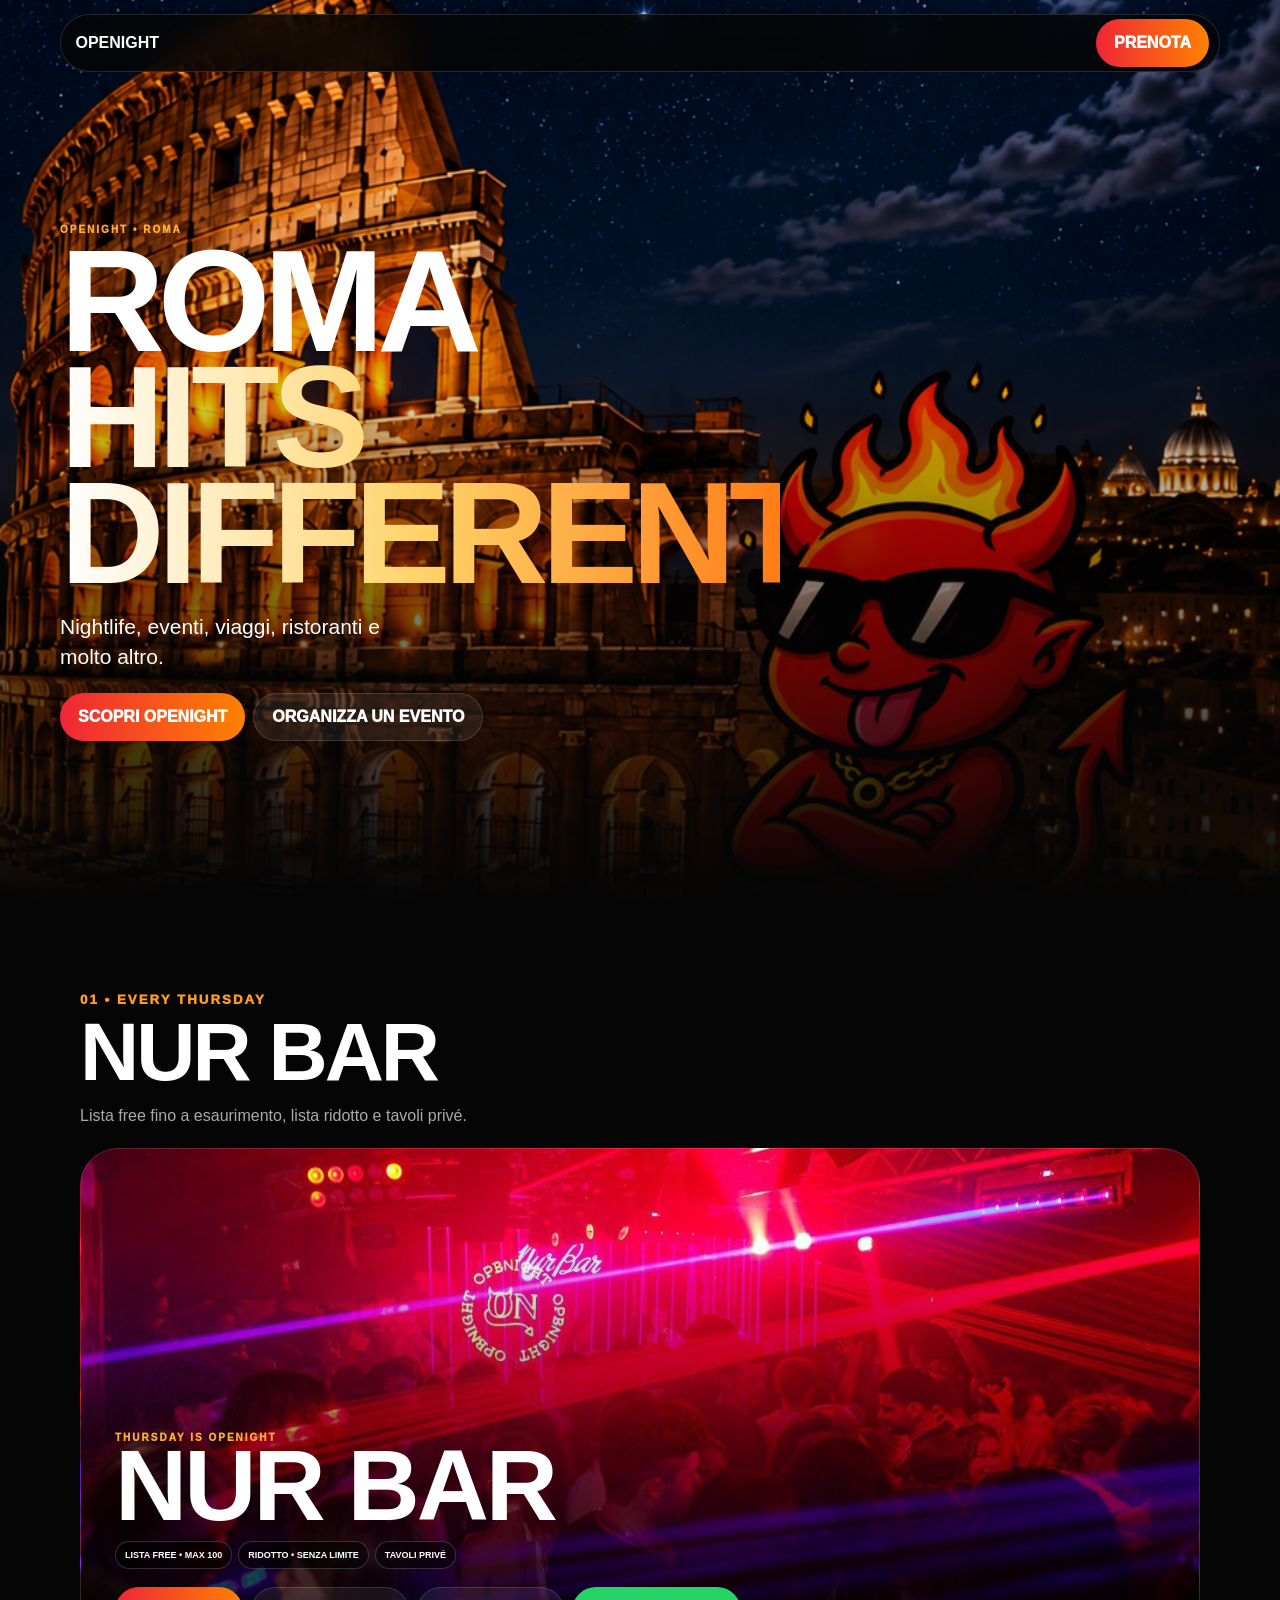
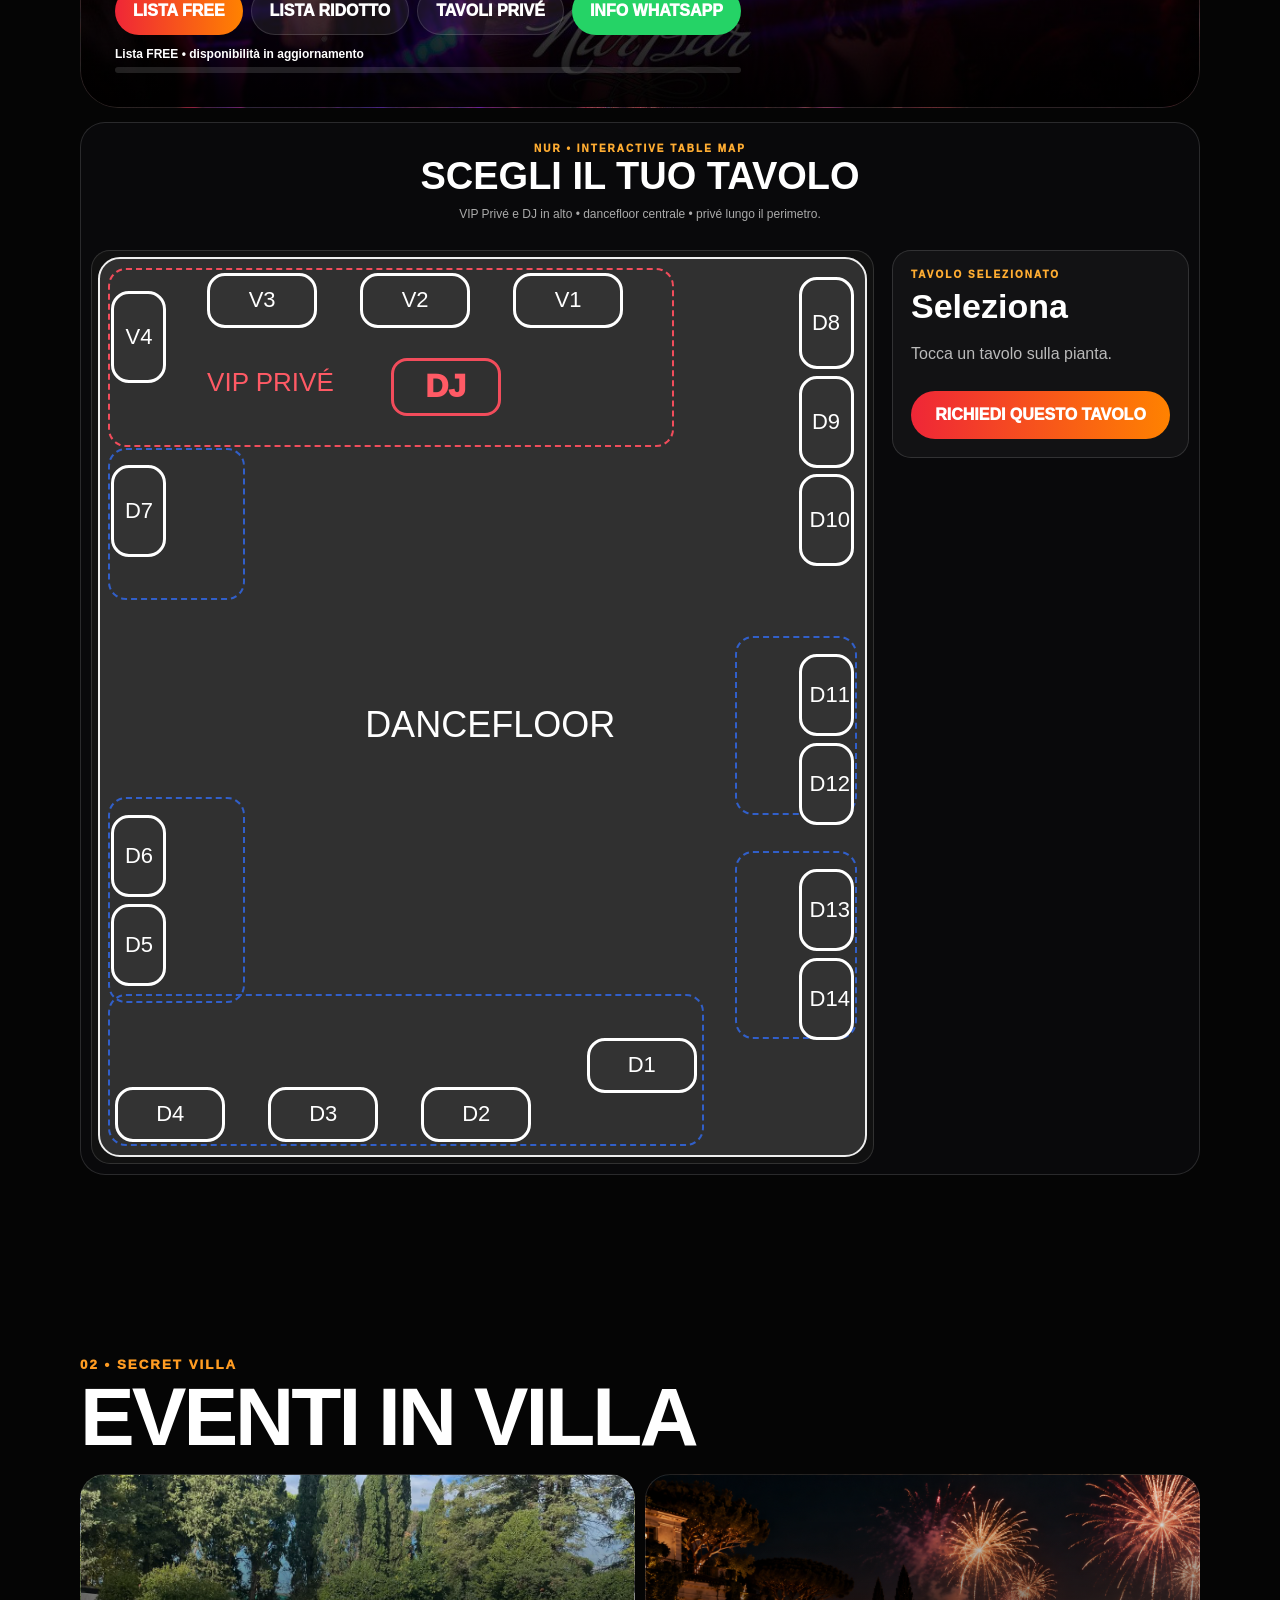
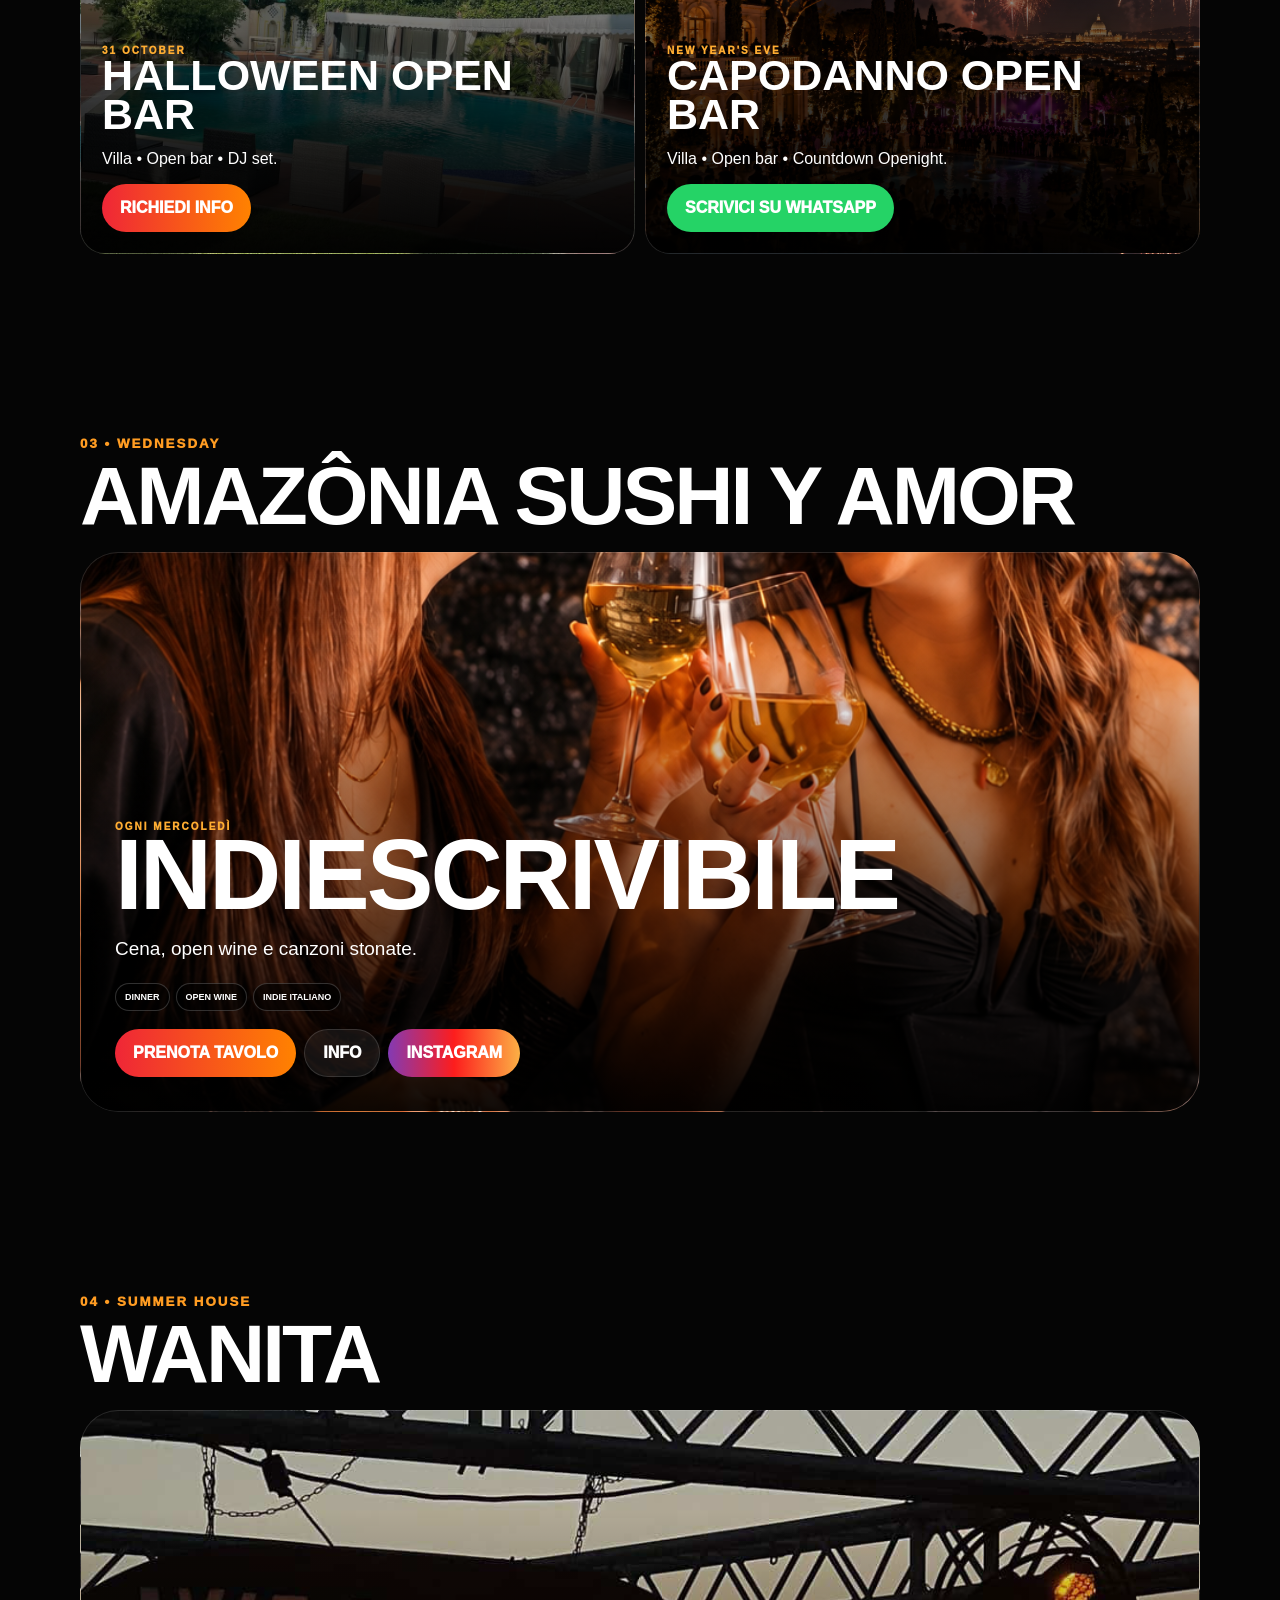
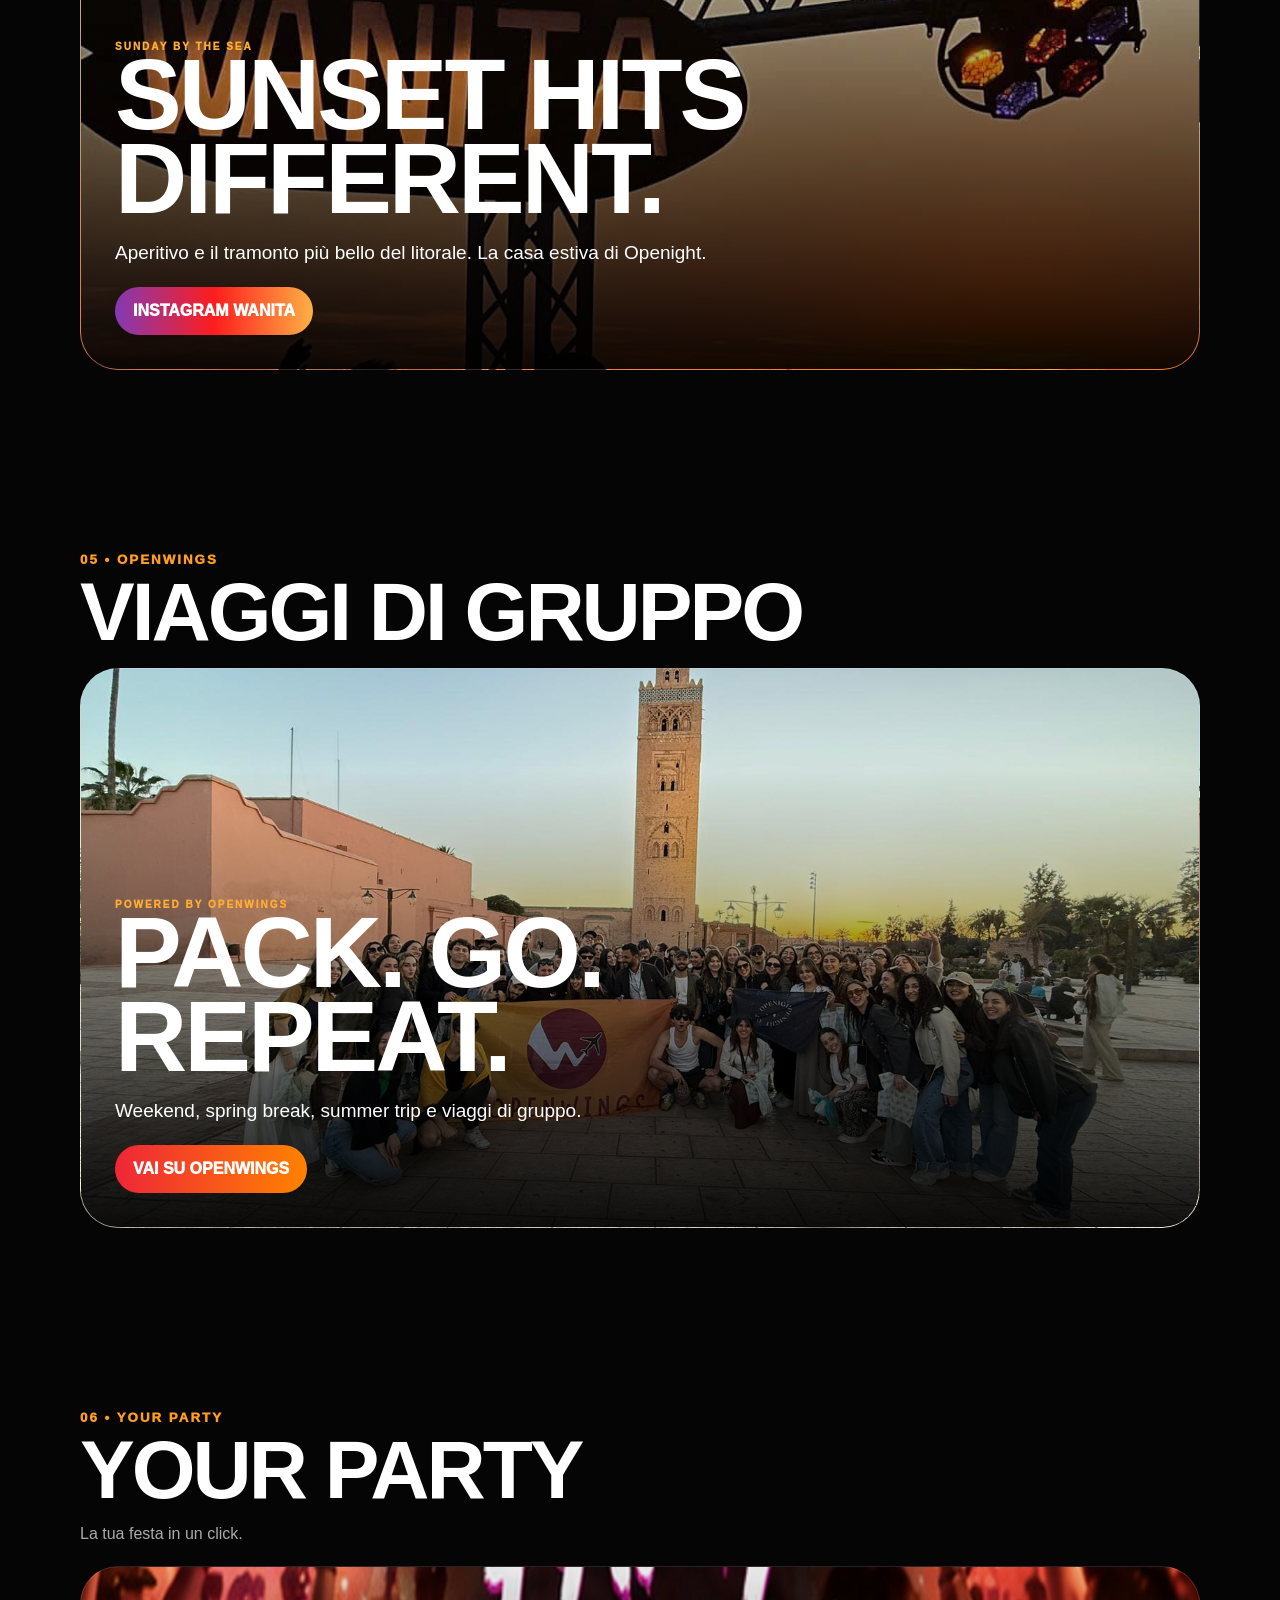
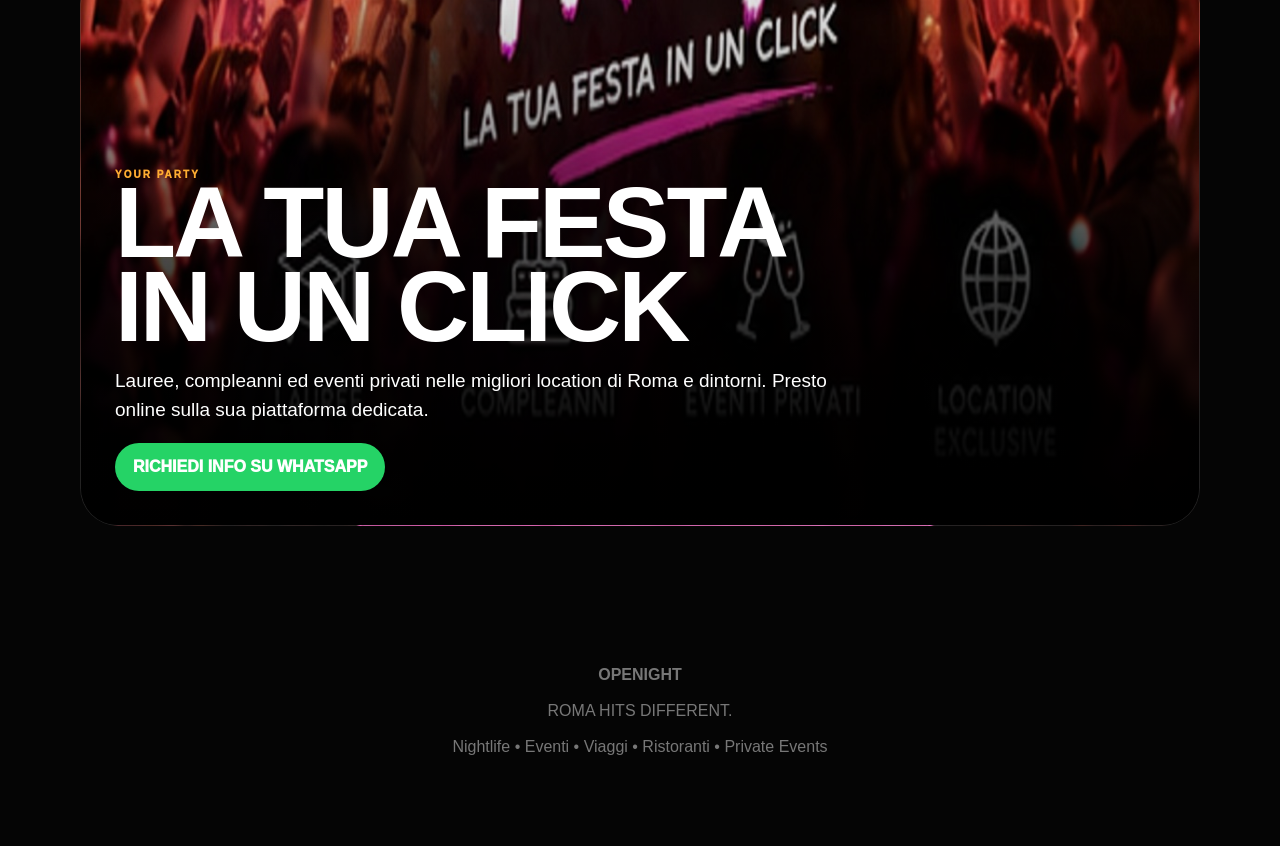
==== index.html @ ac462e23 "Add files via upload" ====
<!doctype html>
<html lang="it">
<head>
<meta charset="utf-8"><meta name="viewport" content="width=device-width,initial-scale=1,viewport-fit=cover">
<title>OPENIGHT — Roma Hits Different</title>
<style>
:root{--bg:#050505;--red:#ef2637;--orange:#ff8200;--gold:#ffc247;--line:#ffffff22;--muted:#aaa}
*{box-sizing:border-box}html{scroll-behavior:smooth}body{margin:0;background:var(--bg);color:#fff;font-family:Arial,Helvetica,sans-serif;overflow-x:hidden}a{text-decoration:none;color:inherit}button,input,select,textarea{font:inherit}
nav{position:fixed;z-index:100;top:9px;left:50%;transform:translateX(-50%);width:calc(100% - 18px);max-width:1160px;height:58px;padding:8px 10px 8px 15px;border:1px solid var(--line);border-radius:999px;background:#050505cf;backdrop-filter:blur(16px);display:flex;align-items:center;justify-content:space-between;font-weight:950}
.btn{display:inline-flex;align-items:center;justify-content:center;min-height:48px;padding:13px 18px;border:0;border-radius:999px;background:linear-gradient(90deg,var(--red),var(--orange));color:#fff;font-weight:950;text-transform:uppercase;cursor:pointer}.btn:disabled{opacity:.45;cursor:not-allowed}.ghost{background:#ffffff12;border:1px solid var(--line)}.wa{background:#25D366}.ig{background:linear-gradient(90deg,#833ab4,#fd1d1d,#fcb045)}
.wrap,section{width:100%;max-width:1160px;margin:auto}.hero{min-height:100svh;padding:88px 15px calc(30px + env(safe-area-inset-bottom));display:flex;align-items:end;background:linear-gradient(180deg,#0000,#0002 42%,#050505 100%),url('/img/hero-colosseo.png') center center/cover no-repeat}.heroCopy{max-width:720px}.eyebrow{color:#ffad32;font-size:10px;font-weight:950;letter-spacing:2px;text-transform:uppercase}.hero h1{font-size:clamp(55px,17vw,145px);line-height:.8;letter-spacing:-4px;text-transform:uppercase;margin:8px 0 16px}.hero h1 span{display:block;background:linear-gradient(90deg,#fff,#ffd36a,#ff7d17);background-clip:text;color:transparent}.hero p{font-size:16px;max-width:370px;line-height:1.45}.actions{display:grid;grid-template-columns:1fr;gap:8px;margin-top:18px}
section{padding:60px 12px}.head{margin-bottom:20px}.head small{color:#ff9c22;font-weight:950;letter-spacing:2px}.head h2{font-size:clamp(40px,13vw,82px);line-height:.88;letter-spacing:-3px;text-transform:uppercase;margin:8px 0}.head p{color:var(--muted);line-height:1.5;max-width:650px}
.feature{min-height:560px;border:1px solid var(--line);border-radius:27px;padding:22px 17px;display:flex;align-items:end;position:relative;overflow:hidden;background-size:cover;background-position:center}.feature:after{content:"";position:absolute;inset:0;background:linear-gradient(transparent 18%,#000e)}.content{position:relative;z-index:2;max-width:740px}.content h3{font-size:clamp(43px,14vw,100px);line-height:.84;letter-spacing:-3px;text-transform:uppercase;margin:0 0 14px}.content p{font-size:16px;line-height:1.5}.nur{background-image:url('./img/nurbar.jpeg')}
.amazon{background-image:url('./img/amazonia.png')}
.wanita{background-image:url('./img/wanita.jpeg')}
.wings{background-image:url('./img/openwings.jpeg')}
.halloween{background-image:linear-gradient(180deg,#0001,#000d),url('./img/veientana-halloween.jpeg');background-size:cover;background-position:center}
.capodanno{background-image:linear-gradient(180deg,#0001,#000d),url('./img/veientana-capodanno.png');background-size:cover;background-position:center}
.yourparty{background-image:linear-gradient(180deg,#0001,#000e),url('./img/your-party.jpeg');background-size:cover;background-position:center}.tags{display:flex;gap:6px;flex-wrap:wrap;margin:14px 0}.tag{padding:8px 9px;border:1px solid #ffffff30;border-radius:999px;background:#0009;font-size:9px;font-weight:900;text-transform:uppercase}.capacity{margin-top:12px;font-size:12px;font-weight:900;color:#fff}.bar{height:6px;background:#ffffff20;border-radius:99px;margin-top:6px;overflow:hidden}.bar i{display:block;height:100%;width:0;background:linear-gradient(90deg,var(--orange),var(--red));transition:.4s}
.booking{margin-top:14px;padding:10px;border:1px solid var(--line);border-radius:25px;background:#09090b}.booktitle{text-align:center;padding:10px 6px 15px}.booktitle h3{font-size:38px;line-height:.9;text-transform:uppercase;margin:5px}.booktitle p{font-size:12px;color:#aaa;line-height:1.5}.bookgrid{display:grid;grid-template-columns:1fr;gap:12px}.mapwrap{overflow:auto;border:1px solid var(--line);border-radius:19px;padding:6px;background:#111}.map{position:relative;min-width:640px;height:900px;border:2px solid #eee;border-radius:22px;background:#303030;overflow:hidden}.dance{position:absolute;left:22%;right:20%;top:26%;bottom:22%;display:grid;place-items:center;color:#fff;font-size:36px}.zone{position:absolute;border:2px dashed #315fc9;border-radius:18px}.z1{left:1%;top:21%;width:18%;height:17%}.z2{left:1%;top:60%;width:18%;height:23%}.z3{left:1%;right:21%;bottom:1%;height:17%}.z4{right:1%;top:42%;width:16%;height:20%}.z5{right:1%;top:66%;width:16%;height:21%}.vip{position:absolute;left:1%;right:25%;top:1%;height:20%;border:2px dashed #f24c5b;border-radius:18px}.vipLabel{position:absolute;left:14%;top:12%;font-size:26px;color:#ff5a65}.dj{position:absolute;left:38%;top:11%;width:110px;height:58px;border:3px solid #f24c5b;border-radius:16px;display:grid;place-items:center;color:#ff5a65;font-size:32px;font-weight:950}
.t{position:absolute;z-index:5;min-width:72px;height:55px;padding:0 8px;border:3px solid #fff;border-radius:18px;background:#333;color:#fff;font-size:22px;cursor:pointer}.t:hover,.t.on{background:#d9223e;box-shadow:0 0 22px #ff345b88}.t.busy{opacity:.3;cursor:not-allowed}
#v4{left:1.5%;top:3.5%;width:55px;height:92px;min-width:55px}#v3{left:14%;top:1.5%;width:110px}#v2{left:34%;top:1.5%;width:110px}#v1{left:54%;top:1.5%;width:110px}#d8{right:1.5%;top:2%;width:55px;height:92px;min-width:55px}#d9{right:1.5%;top:13%;width:55px;height:92px;min-width:55px}#d10{right:1.5%;top:24%;width:55px;height:92px;min-width:55px}#d7{left:1.5%;top:23%;width:55px;height:92px;min-width:55px}#d6{left:1.5%;top:62%;width:55px;height:82px;min-width:55px}#d5{left:1.5%;top:72%;width:55px;height:82px;min-width:55px}#d11{right:1.5%;top:44%;width:55px;height:82px;min-width:55px}#d12{right:1.5%;top:54%;width:55px;height:82px;min-width:55px}#d13{right:1.5%;top:68%;width:55px;height:82px;min-width:55px}#d14{right:1.5%;top:78%;width:55px;height:82px;min-width:55px}#d4{left:2%;bottom:1.5%;width:110px}#d3{left:22%;bottom:1.5%;width:110px}#d2{left:42%;bottom:1.5%;width:110px}#d1{right:22%;bottom:7%;width:110px}
.panel{border:1px solid var(--line);border-radius:19px;padding:18px;background:#ffffff0a}.panel h4{font-size:34px;margin:7px 0}.panel p{color:#bbb;line-height:1.55}.panel input{width:100%;min-height:47px;margin:5px 0;padding:12px;border:1px solid var(--line);border-radius:12px;background:#050505;color:#fff}.panel .btn{width:100%;margin-top:8px}
.villas{display:grid;grid-template-columns:1fr;gap:10px}.villa{min-height:380px;padding:21px;border:1px solid var(--line);border-radius:25px;display:flex;align-items:end;background-color:#100708;background-size:cover;background-position:center;position:relative;overflow:hidden}.villa:after{content:"";position:absolute;inset:0;background:linear-gradient(180deg,#0000 15%,#000d 100%)}.villa>div{position:relative;z-index:2}.villa h3{font-size:43px;line-height:.9;text-transform:uppercase;margin:0 0 12px}.private{padding:25px 20px;border:1px solid var(--line);border-radius:25px;background:radial-gradient(circle at 85% 20%,#ff85002c,transparent 30%),radial-gradient(circle at 15% 80%,#f31d252c,transparent 30%),#0a0a0b}.private h3{font-size:48px;line-height:.85;letter-spacing:-3px;text-transform:uppercase;margin:0 0 18px}.private p{color:#bbb;line-height:1.5}footer{text-align:center;color:#777;padding:50px 15px 90px}
.modal{display:none;position:fixed;z-index:999;inset:0;background:#000e;padding:12px;overflow:auto}.modal.open{display:flex;align-items:center;justify-content:center}.card{width:min(100%,570px);max-height:94svh;overflow:auto;border:1px solid #ffffff25;border-radius:25px;background:#111;padding:21px}.top{display:flex;justify-content:space-between;align-items:start;gap:10px}.top h3{font-size:30px;line-height:.95;text-transform:uppercase;margin:5px 0 15px}.close{width:42px;height:42px;border-radius:50%;border:1px solid var(--line);background:#ffffff10;color:#fff;font-size:22px}.grid{display:grid;grid-template-columns:1fr;gap:7px}.card label{display:block;font-size:11px;color:#bbb;margin:7px 0 4px}.card input,.card select,.card textarea{width:100%;padding:14px;border:1px solid #ffffff25;border-radius:12px;background:#070707;color:#fff}.privacy{display:flex!important;gap:10px;align-items:flex-start;margin:15px 0!important;line-height:1.45}.privacy input{width:18px;height:18px;flex:0 0 auto}.privacy a{text-decoration:underline}.hint{padding:12px;border-radius:12px;background:#ffffff0a;color:#aaa;font-size:11px;line-height:1.5;margin-bottom:9px}.status{font-size:12px;margin-top:10px;color:#ffc247}
@media(min-width:800px){nav{top:14px;width:calc(100% - 28px)}.hero{padding:110px 20px 45px}.hero h1{letter-spacing:-7px}.hero p{font-size:21px}.actions{display:flex;flex-wrap:wrap}.actions .btn{width:auto}section{padding:90px 20px}.feature{padding:34px;border-radius:38px}.content p{font-size:19px}.bookgrid{grid-template-columns:1.45fr .55fr;gap:18px}.panel{align-self:start;position:sticky;top:90px}.villas{grid-template-columns:1fr 1fr}.private{padding:45px;border-radius:38px}.private h3{font-size:clamp(60px,8vw,96px)}.grid.two{grid-template-columns:1fr 1fr}}
</style></head><body>
<nav><b>OPENIGHT</b><a class="btn" href="#nur">Prenota</a></nav>
<header class="hero"><div class="wrap"><div class="heroCopy"><div class="eyebrow">OPENIGHT • ROMA</div><h1>Roma <span>Hits Different.</span></h1><p>Nightlife, eventi, viaggi, ristoranti e molto altro.</p><div class="actions"><a class="btn" href="#nur">Scopri Openight</a><a class="btn ghost" href="#private">Organizza un evento</a></div></div></div></header>

<section id="nur"><div class="head"><small>01 • EVERY THURSDAY</small><h2>NUR BAR</h2><p>Lista free fino a esaurimento, lista ridotto e tavoli privé.</p></div>
<div class="feature nur"><div class="content"><div class="eyebrow">Thursday is Openight</div><h3>NUR BAR</h3><div class="tags"><span class="tag">Lista FREE • max 100</span><span class="tag">Ridotto • senza limite</span><span class="tag">Tavoli privé</span></div>
<div class="actions"><button id="freeBtn" class="btn" onclick="show('free')">Lista Free</button><button class="btn ghost" onclick="show('reduced')">Lista Ridotto</button><a class="btn ghost" href="#map">Tavoli Privé</a><a class="btn wa" href="https://wa.me/393520840632?text=Ciao%20Openight,%20vorrei%20informazioni%20sul%20NUR%20Bar" target="_blank">Info WhatsApp</a></div>
<div class="capacity"><span id="capText">Lista FREE • disponibilità in aggiornamento</span><div class="bar"><i id="capBar"></i></div></div></div></div>

<div class="booking" id="map"><div class="booktitle"><div class="eyebrow">NUR • INTERACTIVE TABLE MAP</div><h3>Scegli il tuo tavolo</h3><p>VIP Privé e DJ in alto • dancefloor centrale • privé lungo il perimetro.</p></div><div class="bookgrid"><div class="mapwrap"><div class="map"><div class="vip"></div><div class="vipLabel">VIP PRIVÉ</div><div class="dj">DJ</div><div class="zone z1"></div><div class="zone z2"></div><div class="zone z3"></div><div class="zone z4"></div><div class="zone z5"></div><div class="dance">DANCEFLOOR</div>
<button class="t" id="v4" data-n="V4" data-z="VIP Privé">V4</button><button class="t" id="v3" data-n="V3" data-z="VIP Privé">V3</button><button class="t" id="v2" data-n="V2" data-z="VIP Privé">V2</button><button class="t" id="v1" data-n="V1" data-z="VIP Privé">V1</button>
<button class="t" id="d8" data-n="D8" data-z="Privé">D8</button><button class="t" id="d9" data-n="D9" data-z="Privé">D9</button><button class="t" id="d10" data-n="D10" data-z="Privé">D10</button><button class="t" id="d7" data-n="D7" data-z="Privé">D7</button><button class="t" id="d6" data-n="D6" data-z="Privé">D6</button><button class="t" id="d5" data-n="D5" data-z="Privé">D5</button><button class="t" id="d11" data-n="D11" data-z="Privé">D11</button><button class="t" id="d12" data-n="D12" data-z="Privé">D12</button><button class="t" id="d13" data-n="D13" data-z="Privé">D13</button><button class="t" id="d14" data-n="D14" data-z="Privé">D14</button><button class="t" id="d4" data-n="D4" data-z="Privé">D4</button><button class="t" id="d3" data-n="D3" data-z="Privé">D3</button><button class="t" id="d2" data-n="D2" data-z="Privé">D2</button><button class="t" id="d1" data-n="D1" data-z="Privé">D1</button></div></div>
<aside class="panel"><div class="eyebrow">Tavolo selezionato</div><h4 id="chosen">Seleziona</h4><p id="tableInfo">Tocca un tavolo sulla pianta.</p><button class="btn" onclick="show('table')">Richiedi questo tavolo</button></aside></div></div></section>

<section><div class="head"><small>02 • SECRET VILLA</small><h2>Eventi in villa</h2></div><div class="villas">
<div class="villa halloween"><div><div class="eyebrow">31 October</div><h3>Halloween Open Bar</h3><p>Villa • Open bar • DJ set.</p><button class="btn" onclick="show('special','Halloween')">Richiedi info</button></div></div>
<div class="villa capodanno"><div><div class="eyebrow">New Year's Eve</div><h3>Capodanno Open Bar</h3><p>Villa • Open bar • Countdown Openight.</p><a class="btn wa" href="https://wa.me/393520840632?text=Ciao%20Openight%2C%20vorrei%20informazioni%20sul%20Capodanno%20Open%20Bar" target="_blank" rel="noopener">Scrivici su WhatsApp</a></div></div>
</div></section>

<section><div class="head"><small>03 • WEDNESDAY</small><h2>AMAZÔNIA SUSHI Y AMOR</h2></div><div class="feature amazon"><div class="content"><div class="eyebrow">Ogni mercoledì</div><h3>INDIESCRIVIBILE</h3><p>Cena, open wine e canzoni stonate.</p><div class="tags"><span class="tag">Dinner</span><span class="tag">Open Wine</span><span class="tag">Indie Italiano</span></div><div class="actions"><button class="btn" onclick="show('indie')">Prenota tavolo</button><a class="btn ghost" href="https://wa.me/393520840632?text=Ciao%20Openight,%20vorrei%20informazioni%20su%20Indiescrivibile" target="_blank">Info</a><a class="btn ig" href="https://www.instagram.com/" target="_blank">Instagram</a></div></div></div></section>

<section><div class="head"><small>04 • SUMMER HOUSE</small><h2>WANITA</h2></div><div class="feature wanita"><div class="content"><div class="eyebrow">Sunday by the sea</div><h3>SUNSET HITS DIFFERENT.</h3><p>Aperitivo e il tramonto più bello del litorale. La casa estiva di Openight.</p><a class="btn ig" href="https://www.instagram.com/" target="_blank">Instagram Wanita</a></div></div></section>

<section><div class="head"><small>05 • OPENWINGS</small><h2>VIAGGI DI GRUPPO</h2></div><div class="feature wings"><div class="content"><div class="eyebrow">Powered by OpenWings</div><h3>PACK. GO. REPEAT.</h3><p>Weekend, spring break, summer trip e viaggi di gruppo.</p><a class="btn" href="https://openwingstrip.com" target="_blank">Vai su OpenWings</a></div></div></section>

<section id="private"><div class="head"><small>06 • YOUR PARTY</small><h2>YOUR PARTY</h2><p>La tua festa in un click.</p></div><div class="feature yourparty"><div class="content"><div class="eyebrow">YOUR PARTY</div><h3>LA TUA FESTA<br>IN UN CLICK</h3><p>Lauree, compleanni ed eventi privati nelle migliori location di Roma e dintorni. Presto online sulla sua piattaforma dedicata.</p><div class="actions"><a class="btn wa" href="https://wa.me/393517854352?text=Ciao%20YOUR%20PARTY%2C%20vorrei%20informazioni%20per%20organizzare%20una%20festa" target="_blank" rel="noopener">Richiedi info su WhatsApp</a></div></div></div></section>
<footer><b>OPENIGHT</b><br><br>ROMA HITS DIFFERENT.<br><br>Nightlife • Eventi • Viaggi • Ristoranti • Private Events</footer>

<div class="modal" id="modal"><div class="card"><div class="top"><div><div class="eyebrow" id="formEyebrow">OPENIGHT</div><h3 id="formTitle">Prenotazione</h3></div><button class="close" onclick="hide()">×</button></div><div id="formHint" class="hint"></div>
<form id="bookingForm"><input type="hidden" name="type" id="type"><input type="hidden" name="event" id="event"><input type="hidden" name="table" id="table">
<div class="grid two"><div><label>Nome *</label><input name="name" required></div><div><label>Cognome *</label><input name="surname" required></div></div>
<div id="paxWrap"><label>Numero di persone *</label><input name="pax" type="number" min="1"></div>
<label>Numero di cellulare *</label><input name="phone" type="tel" required><label>Email *</label><input name="email" type="email" required>
<div id="dateWrap"><label>Data evento</label><input name="eventDate" type="date"></div>
<div id="messageWrap"><label>Note</label><textarea name="message" rows="3"></textarea></div>
<label class="privacy"><input name="privacy" type="checkbox" required><span>Ho letto l'<a href="/privacy.html" target="_blank">informativa privacy</a> e dichiaro di averne preso visione. *</span></label>
<button class="btn" id="submitBtn" type="submit" style="width:100%">Invia richiesta</button><div class="status" id="status"></div></form></div></div>

<script>
/* DOPO IL DEPLOY DI APPS SCRIPT INCOLLA QUI LA WEB APP URL */
const API_URL="PASTE_GOOGLE_APPS_SCRIPT_WEB_APP_URL_HERE";
let selected=null;

document.querySelectorAll(".t").forEach(b=>b.onclick=()=>{if(b.classList.contains("busy"))return;document.querySelectorAll(".t").forEach(x=>x.classList.remove("on"));b.classList.add("on");selected={n:b.dataset.n,z:b.dataset.z};chosen.textContent=selected.n;tableInfo.innerHTML=(selected.z==="VIP Privé"?"<b>VIP Privé</b> • area riservata accanto al DJ.":"Privé sul perimetro del dancefloor.")+"<br>Premi qui sotto per inviare la richiesta.";if(innerWidth<800)document.querySelector(".panel").scrollIntoView({behavior:"smooth",block:"center"})});

function show(kind,special=""){const f=document.getElementById("bookingForm");f.reset();status.textContent="";type.value=kind;event.value="";table.value="";paxWrap.style.display="block";dateWrap.style.display="block";messageWrap.style.display="block";
 if(kind==="free"){formEyebrow.textContent="NUR • LISTA FREE";formTitle.textContent="Lista Free";formHint.innerHTML="<b>Massimo 100 prenotazioni per il giovedì.</b> Al raggiungimento del limite la lista viene chiusa automaticamente.";event.value="NUR BAR";}
 if(kind==="reduced"){formEyebrow.textContent="NUR • LISTA RIDOTTO";formTitle.textContent="Lista Ridotto";formHint.innerHTML="<b>Basta una registrazione.</b> Inserisci nome e cognome del capogruppo e nel campo persone il numero totale del gruppo.";event.value="NUR BAR";}
 if(kind==="table"){if(!selected){alert("Seleziona prima un tavolo.");return}formEyebrow.textContent="NUR • TAVOLI";formTitle.textContent="Tavolo "+selected.n;formHint.innerHTML="Stai richiedendo <b>"+selected.n+"</b> • "+selected.z+". La prenotazione sarà confermata da Openight.";event.value="NUR BAR";table.value=selected.n;}
 if(kind==="indie"){formEyebrow.textContent="AMAZÔNIA • MERCOLEDÌ";formTitle.textContent="Indiescrivibile";formHint.innerHTML="Invia la richiesta tavolo per Indiescrivibile.";event.value="INDIESCRIVIBILE";}
 if(kind==="special"){formEyebrow.textContent="OPENIGHT • SECRET VILLA";formTitle.textContent=special;formHint.innerHTML="Lasciaci i dati e ti ricontattiamo con tutte le informazioni.";event.value=special;}
 if(kind==="private"){formEyebrow.textContent="OPENIGHT • PRIVATE EVENTS";formTitle.textContent="Organizza il tuo evento";formHint.innerHTML="Lauree, compleanni ed eventi privati a Roma e dintorni.";event.value="EVENTO PRIVATO";}
 modal.classList.add("open");document.body.style.overflow="hidden";
}
function hide(){modal.classList.remove("open");document.body.style.overflow=""}
modal.addEventListener("click",e=>{if(e.target===modal)hide()});

bookingForm.addEventListener("submit",async e=>{
 e.preventDefault(); if(API_URL.startsWith("PASTE_")){status.textContent="Backend non ancora collegato: completa il passaggio Apps Script indicato nella guida.";return}
 submitBtn.disabled=true;status.textContent="Invio in corso…";
 const data=Object.fromEntries(new FormData(bookingForm).entries());data.privacy=bookingForm.privacy.checked;
 try{const r=await fetch(API_URL,{method:"POST",headers:{"Content-Type":"text/plain;charset=utf-8"},body:JSON.stringify(data)});const j=await r.json();if(!j.ok)throw new Error(j.message||"Errore");status.textContent=j.message||"Richiesta inviata.";bookingForm.reset();await refreshAvailability()}catch(err){status.textContent=err.message||"Errore durante l'invio."}finally{submitBtn.disabled=false}
});
async function refreshAvailability(){if(API_URL.startsWith("PASTE_"))return;try{const r=await fetch(API_URL+"?action=status");const j=await r.json();if(j.free){capText.textContent=`Lista FREE • ${j.free.used}/100 prenotazioni`;capBar.style.width=Math.min(100,j.free.used)+"%";if(j.free.soldOut){freeBtn.disabled=true;freeBtn.textContent="Lista Free Sold Out"}}if(j.bookedTables){document.querySelectorAll(".t").forEach(b=>{if(j.bookedTables.includes(b.dataset.n)){b.classList.add("busy");b.disabled=true}})}}catch(e){}}
refreshAvailability();
</script></body></html>
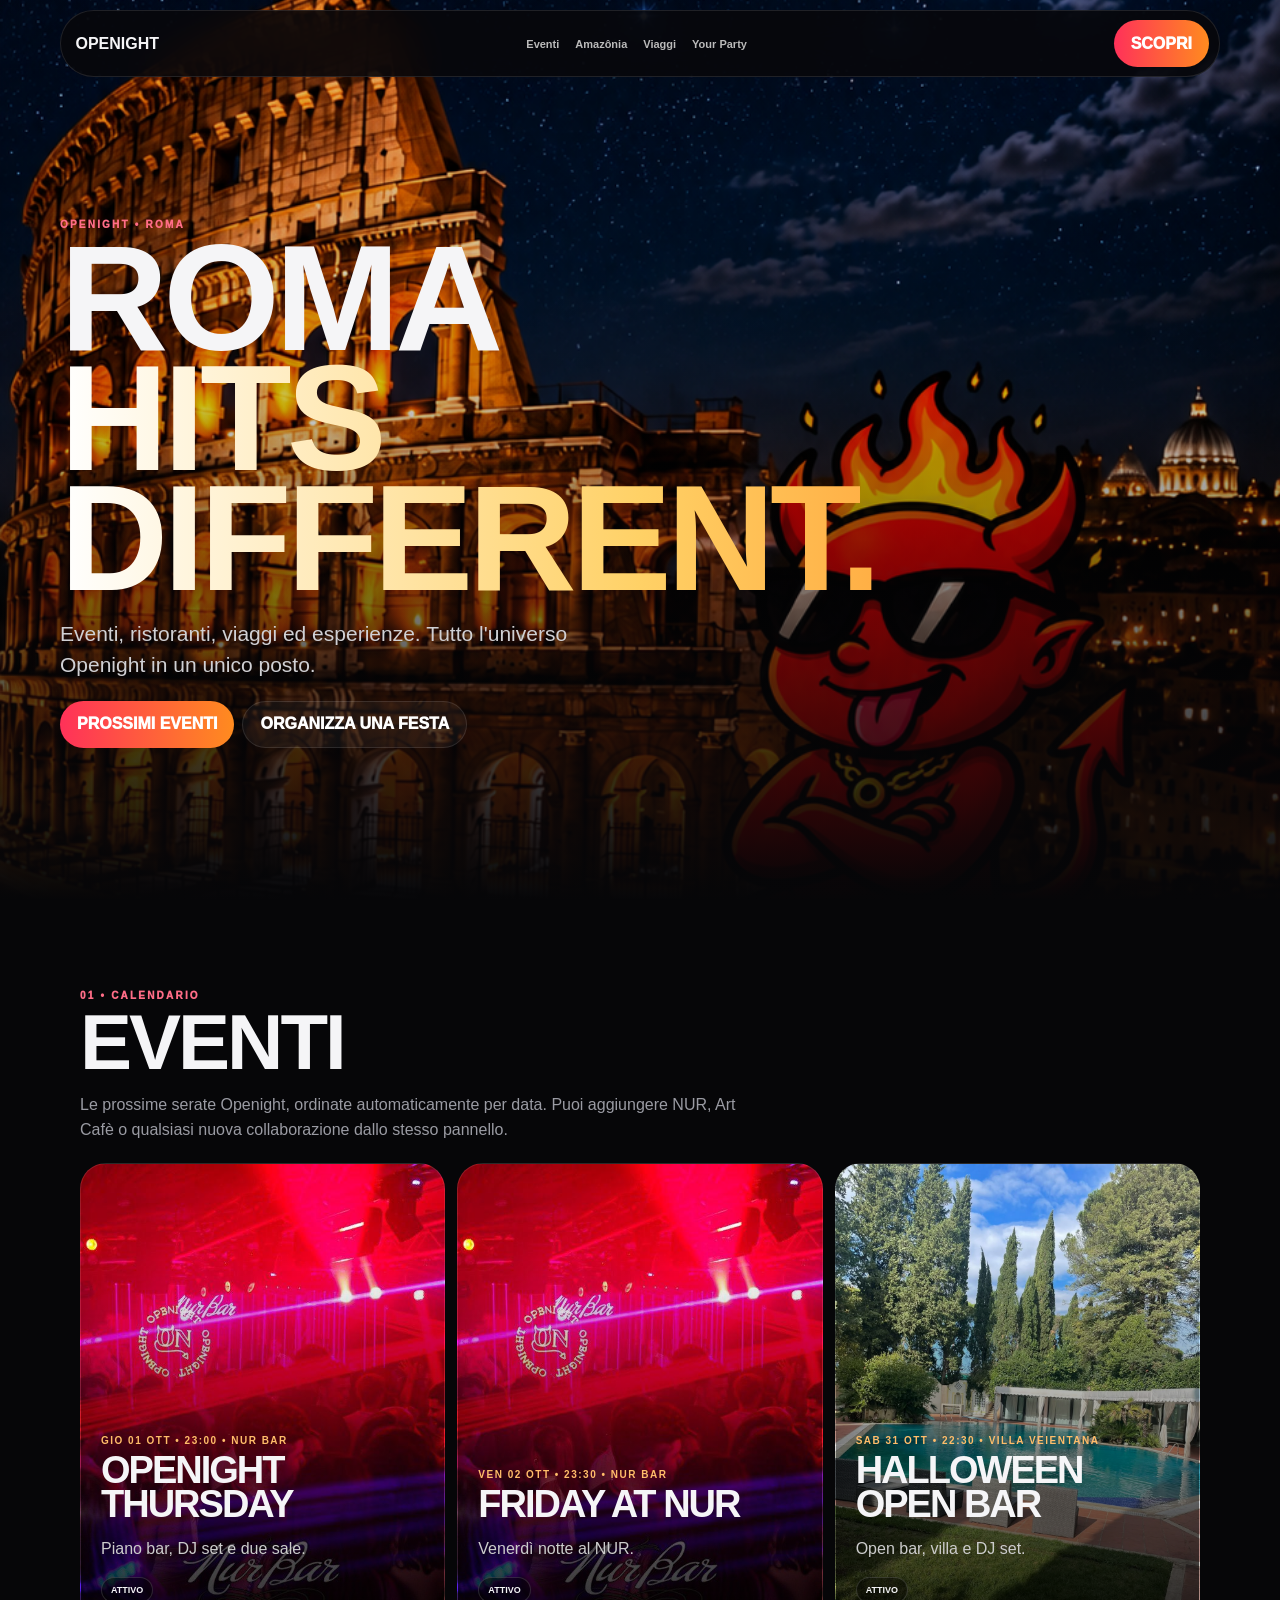
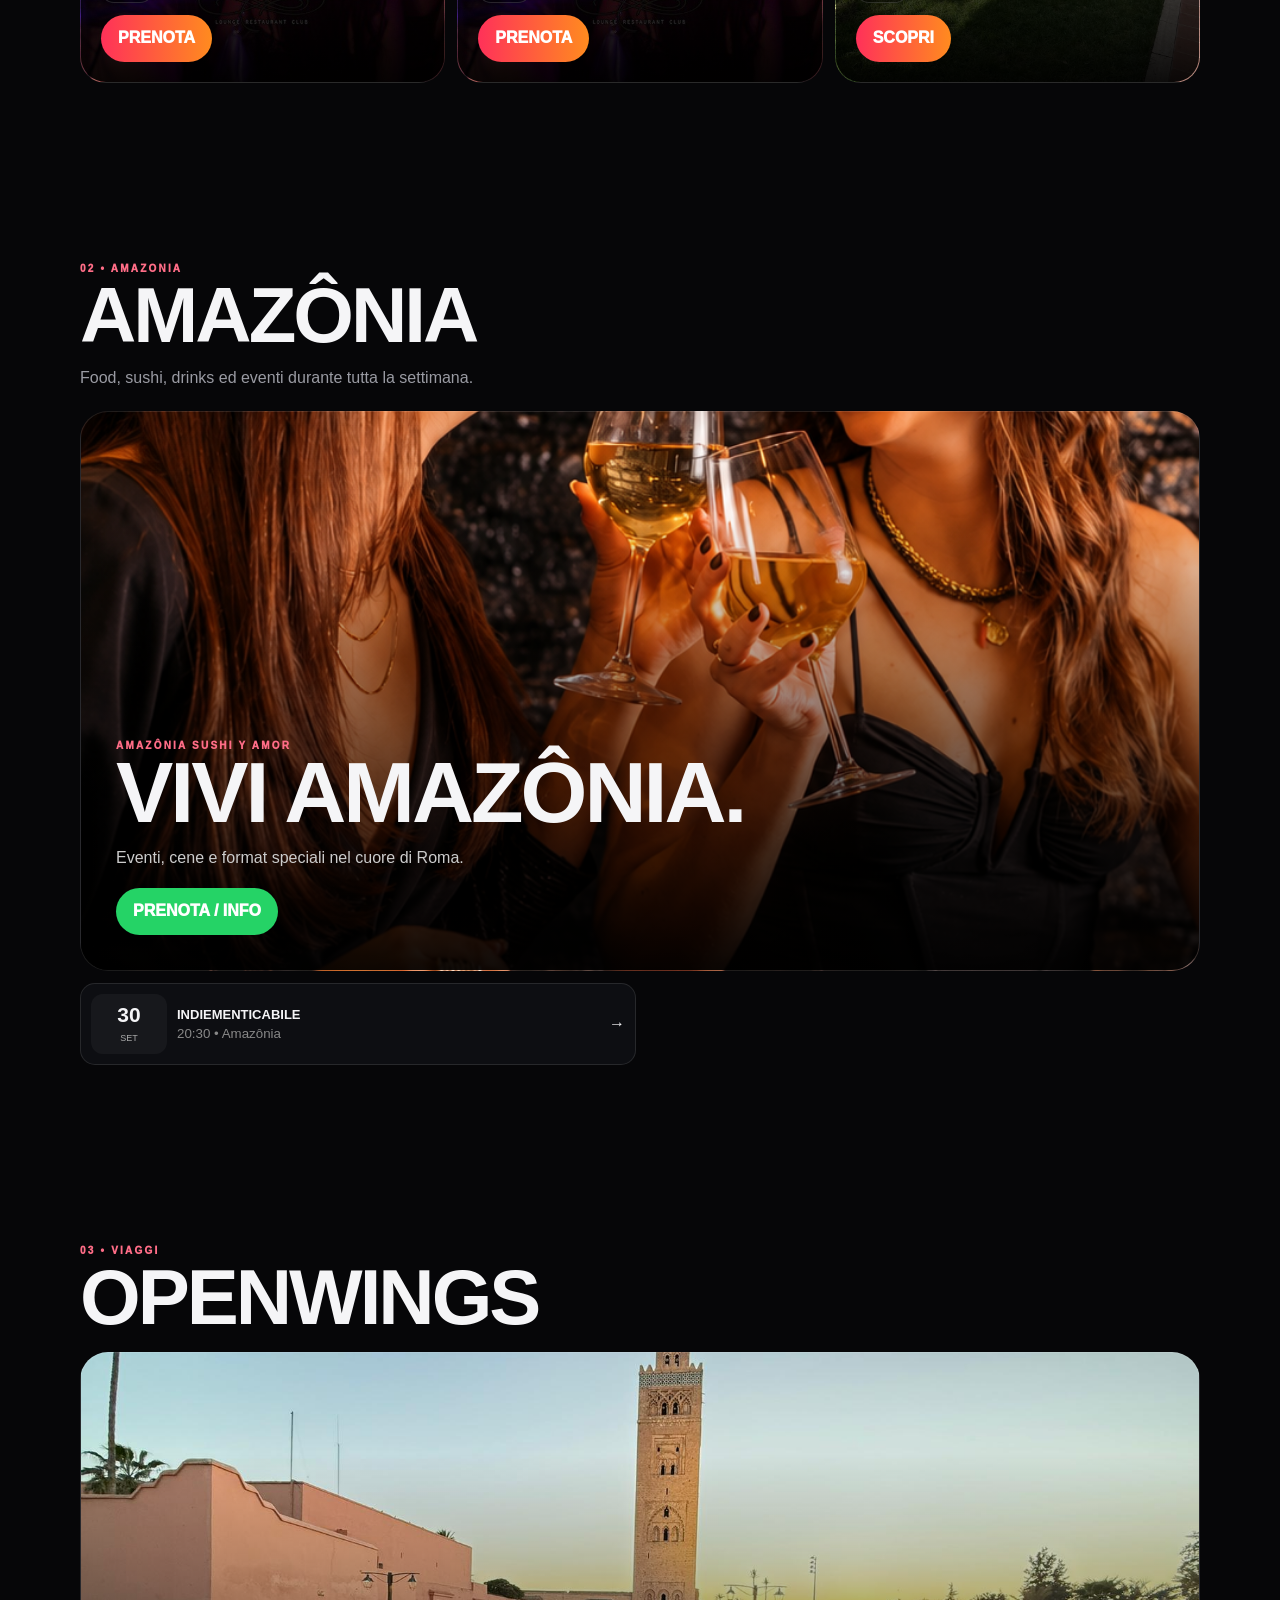
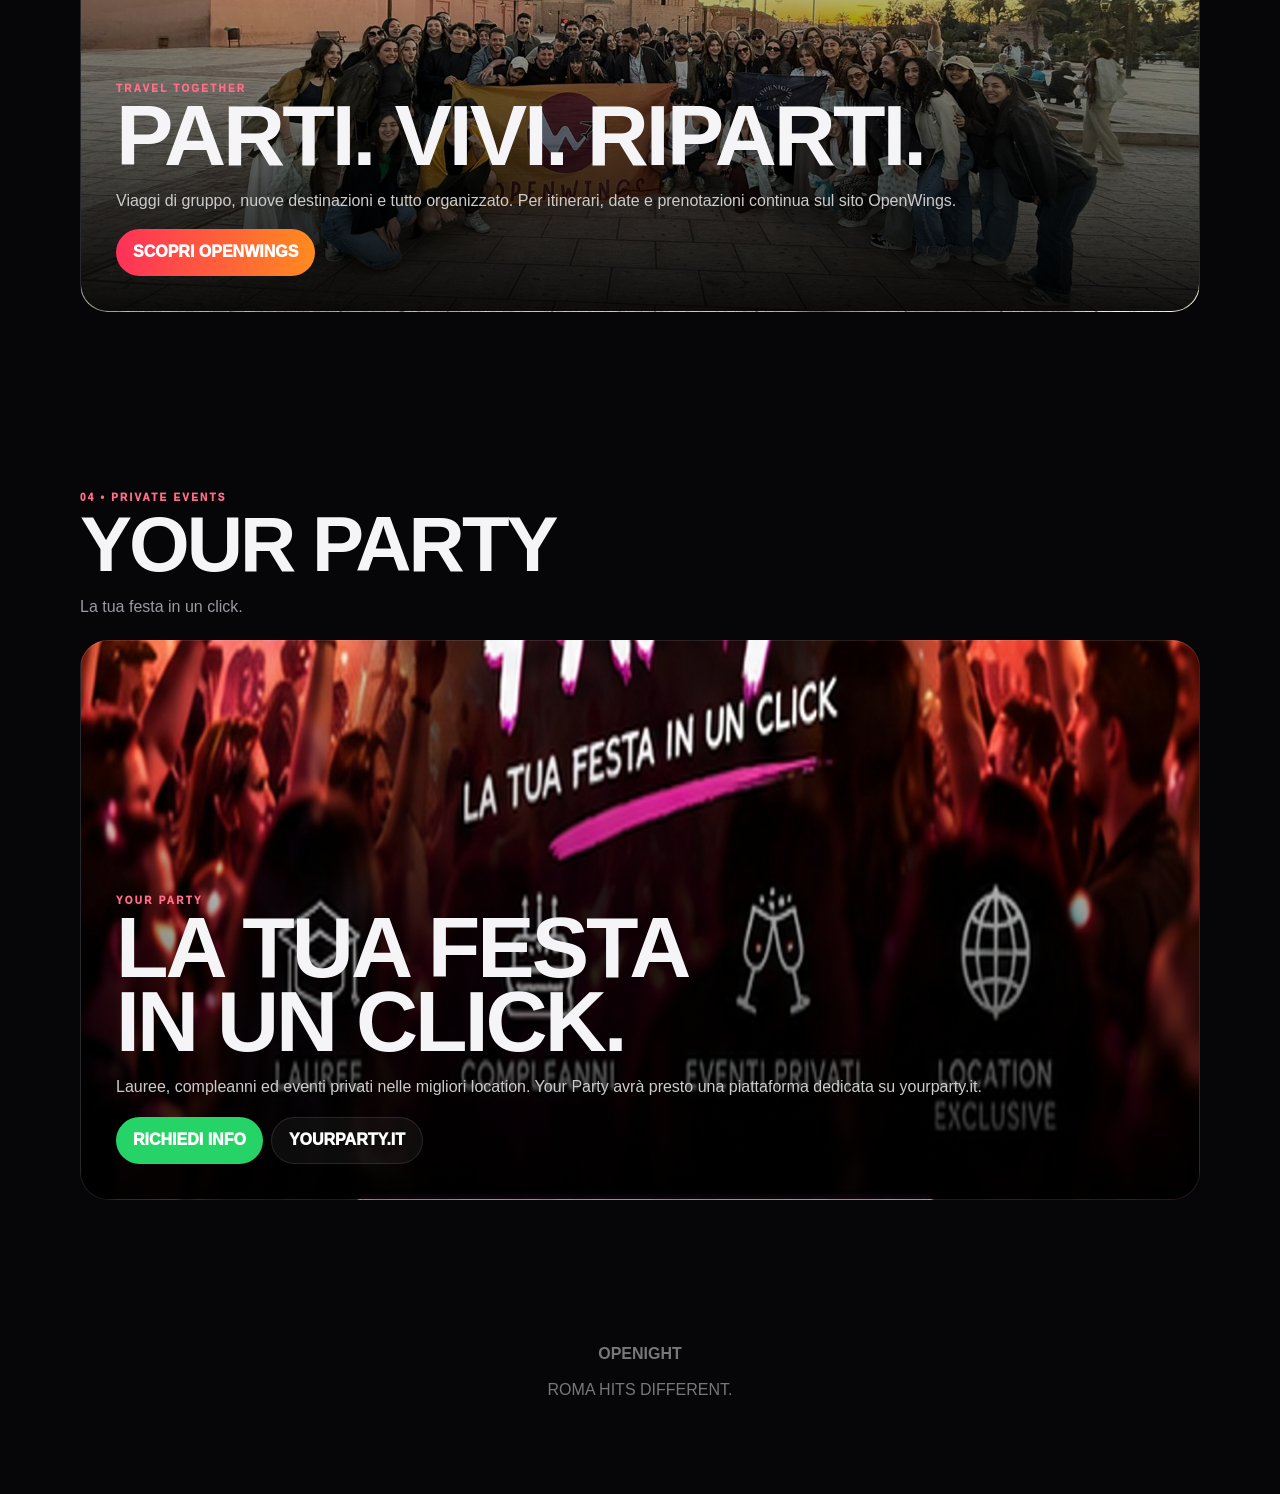
==== commit 4e1f3a85: "Add files via upload" ====
--- a/index.html
+++ b/index.html
@@ -1,92 +1,21 @@
 <!doctype html>
-<html lang="it">
-<head>
-<meta charset="utf-8"><meta name="viewport" content="width=device-width,initial-scale=1,viewport-fit=cover">
-<title>OPENIGHT — Roma Hits Different</title>
+<html lang="it"><head><meta charset="utf-8"><meta name="viewport" content="width=device-width,initial-scale=1,viewport-fit=cover"><title>OPENIGHT — Roma Hits Different</title>
 <style>
-:root{--bg:#050505;--red:#ef2637;--orange:#ff8200;--gold:#ffc247;--line:#ffffff22;--muted:#aaa}
-*{box-sizing:border-box}html{scroll-behavior:smooth}body{margin:0;background:var(--bg);color:#fff;font-family:Arial,Helvetica,sans-serif;overflow-x:hidden}a{text-decoration:none;color:inherit}button,input,select,textarea{font:inherit}
-nav{position:fixed;z-index:100;top:9px;left:50%;transform:translateX(-50%);width:calc(100% - 18px);max-width:1160px;height:58px;padding:8px 10px 8px 15px;border:1px solid var(--line);border-radius:999px;background:#050505cf;backdrop-filter:blur(16px);display:flex;align-items:center;justify-content:space-between;font-weight:950}
-.btn{display:inline-flex;align-items:center;justify-content:center;min-height:48px;padding:13px 18px;border:0;border-radius:999px;background:linear-gradient(90deg,var(--red),var(--orange));color:#fff;font-weight:950;text-transform:uppercase;cursor:pointer}.btn:disabled{opacity:.45;cursor:not-allowed}.ghost{background:#ffffff12;border:1px solid var(--line)}.wa{background:#25D366}.ig{background:linear-gradient(90deg,#833ab4,#fd1d1d,#fcb045)}
-.wrap,section{width:100%;max-width:1160px;margin:auto}.hero{min-height:100svh;padding:88px 15px calc(30px + env(safe-area-inset-bottom));display:flex;align-items:end;background:linear-gradient(180deg,#0000,#0002 42%,#050505 100%),url('/img/hero-colosseo.png') center center/cover no-repeat}.heroCopy{max-width:720px}.eyebrow{color:#ffad32;font-size:10px;font-weight:950;letter-spacing:2px;text-transform:uppercase}.hero h1{font-size:clamp(55px,17vw,145px);line-height:.8;letter-spacing:-4px;text-transform:uppercase;margin:8px 0 16px}.hero h1 span{display:block;background:linear-gradient(90deg,#fff,#ffd36a,#ff7d17);background-clip:text;color:transparent}.hero p{font-size:16px;max-width:370px;line-height:1.45}.actions{display:grid;grid-template-columns:1fr;gap:8px;margin-top:18px}
-section{padding:60px 12px}.head{margin-bottom:20px}.head small{color:#ff9c22;font-weight:950;letter-spacing:2px}.head h2{font-size:clamp(40px,13vw,82px);line-height:.88;letter-spacing:-3px;text-transform:uppercase;margin:8px 0}.head p{color:var(--muted);line-height:1.5;max-width:650px}
-.feature{min-height:560px;border:1px solid var(--line);border-radius:27px;padding:22px 17px;display:flex;align-items:end;position:relative;overflow:hidden;background-size:cover;background-position:center}.feature:after{content:"";position:absolute;inset:0;background:linear-gradient(transparent 18%,#000e)}.content{position:relative;z-index:2;max-width:740px}.content h3{font-size:clamp(43px,14vw,100px);line-height:.84;letter-spacing:-3px;text-transform:uppercase;margin:0 0 14px}.content p{font-size:16px;line-height:1.5}.nur{background-image:url('./img/nurbar.jpeg')}
-.amazon{background-image:url('./img/amazonia.png')}
-.wanita{background-image:url('./img/wanita.jpeg')}
-.wings{background-image:url('./img/openwings.jpeg')}
-.halloween{background-image:linear-gradient(180deg,#0001,#000d),url('./img/veientana-halloween.jpeg');background-size:cover;background-position:center}
-.capodanno{background-image:linear-gradient(180deg,#0001,#000d),url('./img/veientana-capodanno.png');background-size:cover;background-position:center}
-.yourparty{background-image:linear-gradient(180deg,#0001,#000e),url('./img/your-party.jpeg');background-size:cover;background-position:center}.tags{display:flex;gap:6px;flex-wrap:wrap;margin:14px 0}.tag{padding:8px 9px;border:1px solid #ffffff30;border-radius:999px;background:#0009;font-size:9px;font-weight:900;text-transform:uppercase}.capacity{margin-top:12px;font-size:12px;font-weight:900;color:#fff}.bar{height:6px;background:#ffffff20;border-radius:99px;margin-top:6px;overflow:hidden}.bar i{display:block;height:100%;width:0;background:linear-gradient(90deg,var(--orange),var(--red));transition:.4s}
-.booking{margin-top:14px;padding:10px;border:1px solid var(--line);border-radius:25px;background:#09090b}.booktitle{text-align:center;padding:10px 6px 15px}.booktitle h3{font-size:38px;line-height:.9;text-transform:uppercase;margin:5px}.booktitle p{font-size:12px;color:#aaa;line-height:1.5}.bookgrid{display:grid;grid-template-columns:1fr;gap:12px}.mapwrap{overflow:auto;border:1px solid var(--line);border-radius:19px;padding:6px;background:#111}.map{position:relative;min-width:640px;height:900px;border:2px solid #eee;border-radius:22px;background:#303030;overflow:hidden}.dance{position:absolute;left:22%;right:20%;top:26%;bottom:22%;display:grid;place-items:center;color:#fff;font-size:36px}.zone{position:absolute;border:2px dashed #315fc9;border-radius:18px}.z1{left:1%;top:21%;width:18%;height:17%}.z2{left:1%;top:60%;width:18%;height:23%}.z3{left:1%;right:21%;bottom:1%;height:17%}.z4{right:1%;top:42%;width:16%;height:20%}.z5{right:1%;top:66%;width:16%;height:21%}.vip{position:absolute;left:1%;right:25%;top:1%;height:20%;border:2px dashed #f24c5b;border-radius:18px}.vipLabel{position:absolute;left:14%;top:12%;font-size:26px;color:#ff5a65}.dj{position:absolute;left:38%;top:11%;width:110px;height:58px;border:3px solid #f24c5b;border-radius:16px;display:grid;place-items:center;color:#ff5a65;font-size:32px;font-weight:950}
-.t{position:absolute;z-index:5;min-width:72px;height:55px;padding:0 8px;border:3px solid #fff;border-radius:18px;background:#333;color:#fff;font-size:22px;cursor:pointer}.t:hover,.t.on{background:#d9223e;box-shadow:0 0 22px #ff345b88}.t.busy{opacity:.3;cursor:not-allowed}
-#v4{left:1.5%;top:3.5%;width:55px;height:92px;min-width:55px}#v3{left:14%;top:1.5%;width:110px}#v2{left:34%;top:1.5%;width:110px}#v1{left:54%;top:1.5%;width:110px}#d8{right:1.5%;top:2%;width:55px;height:92px;min-width:55px}#d9{right:1.5%;top:13%;width:55px;height:92px;min-width:55px}#d10{right:1.5%;top:24%;width:55px;height:92px;min-width:55px}#d7{left:1.5%;top:23%;width:55px;height:92px;min-width:55px}#d6{left:1.5%;top:62%;width:55px;height:82px;min-width:55px}#d5{left:1.5%;top:72%;width:55px;height:82px;min-width:55px}#d11{right:1.5%;top:44%;width:55px;height:82px;min-width:55px}#d12{right:1.5%;top:54%;width:55px;height:82px;min-width:55px}#d13{right:1.5%;top:68%;width:55px;height:82px;min-width:55px}#d14{right:1.5%;top:78%;width:55px;height:82px;min-width:55px}#d4{left:2%;bottom:1.5%;width:110px}#d3{left:22%;bottom:1.5%;width:110px}#d2{left:42%;bottom:1.5%;width:110px}#d1{right:22%;bottom:7%;width:110px}
-.panel{border:1px solid var(--line);border-radius:19px;padding:18px;background:#ffffff0a}.panel h4{font-size:34px;margin:7px 0}.panel p{color:#bbb;line-height:1.55}.panel input{width:100%;min-height:47px;margin:5px 0;padding:12px;border:1px solid var(--line);border-radius:12px;background:#050505;color:#fff}.panel .btn{width:100%;margin-top:8px}
-.villas{display:grid;grid-template-columns:1fr;gap:10px}.villa{min-height:380px;padding:21px;border:1px solid var(--line);border-radius:25px;display:flex;align-items:end;background-color:#100708;background-size:cover;background-position:center;position:relative;overflow:hidden}.villa:after{content:"";position:absolute;inset:0;background:linear-gradient(180deg,#0000 15%,#000d 100%)}.villa>div{position:relative;z-index:2}.villa h3{font-size:43px;line-height:.9;text-transform:uppercase;margin:0 0 12px}.private{padding:25px 20px;border:1px solid var(--line);border-radius:25px;background:radial-gradient(circle at 85% 20%,#ff85002c,transparent 30%),radial-gradient(circle at 15% 80%,#f31d252c,transparent 30%),#0a0a0b}.private h3{font-size:48px;line-height:.85;letter-spacing:-3px;text-transform:uppercase;margin:0 0 18px}.private p{color:#bbb;line-height:1.5}footer{text-align:center;color:#777;padding:50px 15px 90px}
-.modal{display:none;position:fixed;z-index:999;inset:0;background:#000e;padding:12px;overflow:auto}.modal.open{display:flex;align-items:center;justify-content:center}.card{width:min(100%,570px);max-height:94svh;overflow:auto;border:1px solid #ffffff25;border-radius:25px;background:#111;padding:21px}.top{display:flex;justify-content:space-between;align-items:start;gap:10px}.top h3{font-size:30px;line-height:.95;text-transform:uppercase;margin:5px 0 15px}.close{width:42px;height:42px;border-radius:50%;border:1px solid var(--line);background:#ffffff10;color:#fff;font-size:22px}.grid{display:grid;grid-template-columns:1fr;gap:7px}.card label{display:block;font-size:11px;color:#bbb;margin:7px 0 4px}.card input,.card select,.card textarea{width:100%;padding:14px;border:1px solid #ffffff25;border-radius:12px;background:#070707;color:#fff}.privacy{display:flex!important;gap:10px;align-items:flex-start;margin:15px 0!important;line-height:1.45}.privacy input{width:18px;height:18px;flex:0 0 auto}.privacy a{text-decoration:underline}.hint{padding:12px;border-radius:12px;background:#ffffff0a;color:#aaa;font-size:11px;line-height:1.5;margin-bottom:9px}.status{font-size:12px;margin-top:10px;color:#ffc247}
-@media(min-width:800px){nav{top:14px;width:calc(100% - 28px)}.hero{padding:110px 20px 45px}.hero h1{letter-spacing:-7px}.hero p{font-size:21px}.actions{display:flex;flex-wrap:wrap}.actions .btn{width:auto}section{padding:90px 20px}.feature{padding:34px;border-radius:38px}.content p{font-size:19px}.bookgrid{grid-template-columns:1.45fr .55fr;gap:18px}.panel{align-self:start;position:sticky;top:90px}.villas{grid-template-columns:1fr 1fr}.private{padding:45px;border-radius:38px}.private h3{font-size:clamp(60px,8vw,96px)}.grid.two{grid-template-columns:1fr 1fr}}
-</style></head><body>
-<nav><b>OPENIGHT</b><a class="btn" href="#nur">Prenota</a></nav>
-<header class="hero"><div class="wrap"><div class="heroCopy"><div class="eyebrow">OPENIGHT • ROMA</div><h1>Roma <span>Hits Different.</span></h1><p>Nightlife, eventi, viaggi, ristoranti e molto altro.</p><div class="actions"><a class="btn" href="#nur">Scopri Openight</a><a class="btn ghost" href="#private">Organizza un evento</a></div></div></div></header>
-
-<section id="nur"><div class="head"><small>01 • EVERY THURSDAY</small><h2>NUR BAR</h2><p>Lista free fino a esaurimento, lista ridotto e tavoli privé.</p></div>
-<div class="feature nur"><div class="content"><div class="eyebrow">Thursday is Openight</div><h3>NUR BAR</h3><div class="tags"><span class="tag">Lista FREE • max 100</span><span class="tag">Ridotto • senza limite</span><span class="tag">Tavoli privé</span></div>
-<div class="actions"><button id="freeBtn" class="btn" onclick="show('free')">Lista Free</button><button class="btn ghost" onclick="show('reduced')">Lista Ridotto</button><a class="btn ghost" href="#map">Tavoli Privé</a><a class="btn wa" href="https://wa.me/393520840632?text=Ciao%20Openight,%20vorrei%20informazioni%20sul%20NUR%20Bar" target="_blank">Info WhatsApp</a></div>
-<div class="capacity"><span id="capText">Lista FREE • disponibilità in aggiornamento</span><div class="bar"><i id="capBar"></i></div></div></div></div>
-
-<div class="booking" id="map"><div class="booktitle"><div class="eyebrow">NUR • INTERACTIVE TABLE MAP</div><h3>Scegli il tuo tavolo</h3><p>VIP Privé e DJ in alto • dancefloor centrale • privé lungo il perimetro.</p></div><div class="bookgrid"><div class="mapwrap"><div class="map"><div class="vip"></div><div class="vipLabel">VIP PRIVÉ</div><div class="dj">DJ</div><div class="zone z1"></div><div class="zone z2"></div><div class="zone z3"></div><div class="zone z4"></div><div class="zone z5"></div><div class="dance">DANCEFLOOR</div>
-<button class="t" id="v4" data-n="V4" data-z="VIP Privé">V4</button><button class="t" id="v3" data-n="V3" data-z="VIP Privé">V3</button><button class="t" id="v2" data-n="V2" data-z="VIP Privé">V2</button><button class="t" id="v1" data-n="V1" data-z="VIP Privé">V1</button>
-<button class="t" id="d8" data-n="D8" data-z="Privé">D8</button><button class="t" id="d9" data-n="D9" data-z="Privé">D9</button><button class="t" id="d10" data-n="D10" data-z="Privé">D10</button><button class="t" id="d7" data-n="D7" data-z="Privé">D7</button><button class="t" id="d6" data-n="D6" data-z="Privé">D6</button><button class="t" id="d5" data-n="D5" data-z="Privé">D5</button><button class="t" id="d11" data-n="D11" data-z="Privé">D11</button><button class="t" id="d12" data-n="D12" data-z="Privé">D12</button><button class="t" id="d13" data-n="D13" data-z="Privé">D13</button><button class="t" id="d14" data-n="D14" data-z="Privé">D14</button><button class="t" id="d4" data-n="D4" data-z="Privé">D4</button><button class="t" id="d3" data-n="D3" data-z="Privé">D3</button><button class="t" id="d2" data-n="D2" data-z="Privé">D2</button><button class="t" id="d1" data-n="D1" data-z="Privé">D1</button></div></div>
-<aside class="panel"><div class="eyebrow">Tavolo selezionato</div><h4 id="chosen">Seleziona</h4><p id="tableInfo">Tocca un tavolo sulla pianta.</p><button class="btn" onclick="show('table')">Richiedi questo tavolo</button></aside></div></div></section>
-
-<section><div class="head"><small>02 • SECRET VILLA</small><h2>Eventi in villa</h2></div><div class="villas">
-<div class="villa halloween"><div><div class="eyebrow">31 October</div><h3>Halloween Open Bar</h3><p>Villa • Open bar • DJ set.</p><button class="btn" onclick="show('special','Halloween')">Richiedi info</button></div></div>
-<div class="villa capodanno"><div><div class="eyebrow">New Year's Eve</div><h3>Capodanno Open Bar</h3><p>Villa • Open bar • Countdown Openight.</p><a class="btn wa" href="https://wa.me/393520840632?text=Ciao%20Openight%2C%20vorrei%20informazioni%20sul%20Capodanno%20Open%20Bar" target="_blank" rel="noopener">Scrivici su WhatsApp</a></div></div>
-</div></section>
-
-<section><div class="head"><small>03 • WEDNESDAY</small><h2>AMAZÔNIA SUSHI Y AMOR</h2></div><div class="feature amazon"><div class="content"><div class="eyebrow">Ogni mercoledì</div><h3>INDIESCRIVIBILE</h3><p>Cena, open wine e canzoni stonate.</p><div class="tags"><span class="tag">Dinner</span><span class="tag">Open Wine</span><span class="tag">Indie Italiano</span></div><div class="actions"><button class="btn" onclick="show('indie')">Prenota tavolo</button><a class="btn ghost" href="https://wa.me/393520840632?text=Ciao%20Openight,%20vorrei%20informazioni%20su%20Indiescrivibile" target="_blank">Info</a><a class="btn ig" href="https://www.instagram.com/" target="_blank">Instagram</a></div></div></div></section>
-
-<section><div class="head"><small>04 • SUMMER HOUSE</small><h2>WANITA</h2></div><div class="feature wanita"><div class="content"><div class="eyebrow">Sunday by the sea</div><h3>SUNSET HITS DIFFERENT.</h3><p>Aperitivo e il tramonto più bello del litorale. La casa estiva di Openight.</p><a class="btn ig" href="https://www.instagram.com/" target="_blank">Instagram Wanita</a></div></div></section>
-
-<section><div class="head"><small>05 • OPENWINGS</small><h2>VIAGGI DI GRUPPO</h2></div><div class="feature wings"><div class="content"><div class="eyebrow">Powered by OpenWings</div><h3>PACK. GO. REPEAT.</h3><p>Weekend, spring break, summer trip e viaggi di gruppo.</p><a class="btn" href="https://openwingstrip.com" target="_blank">Vai su OpenWings</a></div></div></section>
-
-<section id="private"><div class="head"><small>06 • YOUR PARTY</small><h2>YOUR PARTY</h2><p>La tua festa in un click.</p></div><div class="feature yourparty"><div class="content"><div class="eyebrow">YOUR PARTY</div><h3>LA TUA FESTA<br>IN UN CLICK</h3><p>Lauree, compleanni ed eventi privati nelle migliori location di Roma e dintorni. Presto online sulla sua piattaforma dedicata.</p><div class="actions"><a class="btn wa" href="https://wa.me/393517854352?text=Ciao%20YOUR%20PARTY%2C%20vorrei%20informazioni%20per%20organizzare%20una%20festa" target="_blank" rel="noopener">Richiedi info su WhatsApp</a></div></div></div></section>
-<footer><b>OPENIGHT</b><br><br>ROMA HITS DIFFERENT.<br><br>Nightlife • Eventi • Viaggi • Ristoranti • Private Events</footer>
-
-<div class="modal" id="modal"><div class="card"><div class="top"><div><div class="eyebrow" id="formEyebrow">OPENIGHT</div><h3 id="formTitle">Prenotazione</h3></div><button class="close" onclick="hide()">×</button></div><div id="formHint" class="hint"></div>
-<form id="bookingForm"><input type="hidden" name="type" id="type"><input type="hidden" name="event" id="event"><input type="hidden" name="table" id="table">
-<div class="grid two"><div><label>Nome *</label><input name="name" required></div><div><label>Cognome *</label><input name="surname" required></div></div>
-<div id="paxWrap"><label>Numero di persone *</label><input name="pax" type="number" min="1"></div>
-<label>Numero di cellulare *</label><input name="phone" type="tel" required><label>Email *</label><input name="email" type="email" required>
-<div id="dateWrap"><label>Data evento</label><input name="eventDate" type="date"></div>
-<div id="messageWrap"><label>Note</label><textarea name="message" rows="3"></textarea></div>
-<label class="privacy"><input name="privacy" type="checkbox" required><span>Ho letto l'<a href="/privacy.html" target="_blank">informativa privacy</a> e dichiaro di averne preso visione. *</span></label>
-<button class="btn" id="submitBtn" type="submit" style="width:100%">Invia richiesta</button><div class="status" id="status"></div></form></div></div>
-
-<script>
-/* DOPO IL DEPLOY DI APPS SCRIPT INCOLLA QUI LA WEB APP URL */
-const API_URL="PASTE_GOOGLE_APPS_SCRIPT_WEB_APP_URL_HERE";
-let selected=null;
-
-document.querySelectorAll(".t").forEach(b=>b.onclick=()=>{if(b.classList.contains("busy"))return;document.querySelectorAll(".t").forEach(x=>x.classList.remove("on"));b.classList.add("on");selected={n:b.dataset.n,z:b.dataset.z};chosen.textContent=selected.n;tableInfo.innerHTML=(selected.z==="VIP Privé"?"<b>VIP Privé</b> • area riservata accanto al DJ.":"Privé sul perimetro del dancefloor.")+"<br>Premi qui sotto per inviare la richiesta.";if(innerWidth<800)document.querySelector(".panel").scrollIntoView({behavior:"smooth",block:"center"})});
-
-function show(kind,special=""){const f=document.getElementById("bookingForm");f.reset();status.textContent="";type.value=kind;event.value="";table.value="";paxWrap.style.display="block";dateWrap.style.display="block";messageWrap.style.display="block";
- if(kind==="free"){formEyebrow.textContent="NUR • LISTA FREE";formTitle.textContent="Lista Free";formHint.innerHTML="<b>Massimo 100 prenotazioni per il giovedì.</b> Al raggiungimento del limite la lista viene chiusa automaticamente.";event.value="NUR BAR";}
- if(kind==="reduced"){formEyebrow.textContent="NUR • LISTA RIDOTTO";formTitle.textContent="Lista Ridotto";formHint.innerHTML="<b>Basta una registrazione.</b> Inserisci nome e cognome del capogruppo e nel campo persone il numero totale del gruppo.";event.value="NUR BAR";}
- if(kind==="table"){if(!selected){alert("Seleziona prima un tavolo.");return}formEyebrow.textContent="NUR • TAVOLI";formTitle.textContent="Tavolo "+selected.n;formHint.innerHTML="Stai richiedendo <b>"+selected.n+"</b> • "+selected.z+". La prenotazione sarà confermata da Openight.";event.value="NUR BAR";table.value=selected.n;}
- if(kind==="indie"){formEyebrow.textContent="AMAZÔNIA • MERCOLEDÌ";formTitle.textContent="Indiescrivibile";formHint.innerHTML="Invia la richiesta tavolo per Indiescrivibile.";event.value="INDIESCRIVIBILE";}
- if(kind==="special"){formEyebrow.textContent="OPENIGHT • SECRET VILLA";formTitle.textContent=special;formHint.innerHTML="Lasciaci i dati e ti ricontattiamo con tutte le informazioni.";event.value=special;}
- if(kind==="private"){formEyebrow.textContent="OPENIGHT • PRIVATE EVENTS";formTitle.textContent="Organizza il tuo evento";formHint.innerHTML="Lauree, compleanni ed eventi privati a Roma e dintorni.";event.value="EVENTO PRIVATO";}
- modal.classList.add("open");document.body.style.overflow="hidden";
-}
-function hide(){modal.classList.remove("open");document.body.style.overflow=""}
-modal.addEventListener("click",e=>{if(e.target===modal)hide()});
-
-bookingForm.addEventListener("submit",async e=>{
- e.preventDefault(); if(API_URL.startsWith("PASTE_")){status.textContent="Backend non ancora collegato: completa il passaggio Apps Script indicato nella guida.";return}
- submitBtn.disabled=true;status.textContent="Invio in corso…";
- const data=Object.fromEntries(new FormData(bookingForm).entries());data.privacy=bookingForm.privacy.checked;
- try{const r=await fetch(API_URL,{method:"POST",headers:{"Content-Type":"text/plain;charset=utf-8"},body:JSON.stringify(data)});const j=await r.json();if(!j.ok)throw new Error(j.message||"Errore");status.textContent=j.message||"Richiesta inviata.";bookingForm.reset();await refreshAvailability()}catch(err){status.textContent=err.message||"Errore durante l'invio."}finally{submitBtn.disabled=false}
-});
-async function refreshAvailability(){if(API_URL.startsWith("PASTE_"))return;try{const r=await fetch(API_URL+"?action=status");const j=await r.json();if(j.free){capText.textContent=`Lista FREE • ${j.free.used}/100 prenotazioni`;capBar.style.width=Math.min(100,j.free.used)+"%";if(j.free.soldOut){freeBtn.disabled=true;freeBtn.textContent="Lista Free Sold Out"}}if(j.bookedTables){document.querySelectorAll(".t").forEach(b=>{if(j.bookedTables.includes(b.dataset.n)){b.classList.add("busy");b.disabled=true}})}}catch(e){}}
-refreshAvailability();
-</script></body></html>+:root{--bg:#060608;--panel:#0f1014;--line:#ffffff1b;--txt:#f5f5f7;--muted:#9a9ba3;--red:#ff3159;--orange:#ff8b1f;--green:#36d892}*{box-sizing:border-box}html{scroll-behavior:smooth}body{margin:0;background:var(--bg);color:var(--txt);font-family:Inter,Arial,sans-serif}a{text-decoration:none;color:inherit}button,input,select,textarea{font:inherit}.wrap,section{width:min(100%,1160px);margin:auto}.btn{display:inline-flex;align-items:center;justify-content:center;min-height:47px;padding:12px 17px;border:0;border-radius:999px;background:linear-gradient(90deg,var(--red),var(--orange));color:#fff;font-weight:950;text-transform:uppercase;cursor:pointer}.ghost{background:#ffffff0c;border:1px solid var(--line)}.wa{background:#25D366}.ey{font-size:10px;letter-spacing:2.2px;text-transform:uppercase;font-weight:950;color:#ff6d87}nav{position:fixed;z-index:100;top:10px;left:50%;transform:translateX(-50%);width:calc(100% - 18px);max-width:1160px;display:flex;justify-content:space-between;align-items:center;padding:9px 10px 9px 15px;border:1px solid var(--line);border-radius:999px;background:#07080bdc;backdrop-filter:blur(18px)}.navlinks{display:none;gap:16px;font-size:11px;color:#bbb;font-weight:800}.hero{min-height:100svh;display:flex;align-items:flex-end;padding:95px 15px 36px;background:linear-gradient(180deg,#0001,#0003 44%,#060608 100%),url('./img/hero-colosseo.png') center/cover no-repeat}.hero h1{font-size:clamp(58px,17vw,150px);line-height:.8;letter-spacing:-5px;text-transform:uppercase;margin:8px 0 18px}.hero h1 span{display:block;background:linear-gradient(90deg,#fff,#ffd166,#ff7d14);background-clip:text;color:transparent}.hero p{max-width:580px;color:#d0d0d4;font-size:17px;line-height:1.45}.actions{display:flex;gap:8px;flex-wrap:wrap;margin-top:18px}section{padding:65px 13px}.head{margin-bottom:20px}.head h2{font-size:clamp(40px,12vw,78px);line-height:.9;letter-spacing:-3px;text-transform:uppercase;margin:6px 0}.head p{color:var(--muted);max-width:690px;line-height:1.55}.grid{display:grid;grid-template-columns:1fr;gap:12px}.eventCard{position:relative;min-height:420px;border:1px solid var(--line);border-radius:26px;overflow:hidden;background:#111 center/cover no-repeat;display:flex;align-items:flex-end}.eventCard:after,.macro:after{content:"";position:absolute;inset:0;background:linear-gradient(180deg,#0000 18%,#000e 100%)}.eventInner,.macro .copy{position:relative;z-index:2;padding:20px}.eventMeta{font-size:10px;letter-spacing:1.5px;text-transform:uppercase;color:#ffbd6a;font-weight:900}.eventCard h3{font-size:38px;line-height:.9;letter-spacing:-2px;text-transform:uppercase;margin:7px 0 10px}.eventCard p,.macro p{color:#ccc;line-height:1.48}.chips{display:flex;gap:6px;flex-wrap:wrap;margin:12px 0}.chip{padding:7px 9px;border:1px solid #ffffff24;border-radius:999px;background:#0007;font-size:9px;font-weight:900;text-transform:uppercase}.macro{min-height:560px;border:1px solid var(--line);border-radius:28px;overflow:hidden;position:relative;background:#101014 center/cover no-repeat;display:flex;align-items:flex-end}.macro h3{font-size:clamp(43px,13vw,86px);line-height:.86;letter-spacing:-3px;text-transform:uppercase;margin:5px 0 14px}.amazonia{background-image:url('./img/amazonia.png')}.openwings{background-image:url('./img/openwings.jpeg')}.yourparty{background-image:url('./img/your-party.jpeg')}.subEvents{margin-top:12px;display:grid;gap:8px}.mini{display:grid;grid-template-columns:76px 1fr auto;gap:10px;align-items:center;border:1px solid var(--line);border-radius:15px;background:#0d0e12;padding:10px}.datebox{border-radius:12px;background:#ffffff0b;padding:9px;text-align:center}.datebox b{display:block;font-size:21px}.datebox span{font-size:9px;color:#aaa;text-transform:uppercase}.mini h4{margin:0;font-size:13px}.mini small{display:block;color:#888;margin-top:4px}.empty{padding:20px;border:1px dashed #ffffff22;border-radius:16px;color:#777;text-align:center}footer{padding:55px 15px 95px;text-align:center;color:#777}.modal{display:none;position:fixed;z-index:999;inset:0;background:#000e;padding:12px;overflow:auto}.modal.open{display:flex;align-items:center;justify-content:center}.card{width:min(100%,580px);max-height:94svh;overflow:auto;border:1px solid var(--line);border-radius:25px;background:#111216;padding:21px}.top{display:flex;justify-content:space-between;gap:12px}.top h3{font-size:30px;margin:5px 0 15px}.close{width:42px;height:42px;border-radius:50%;border:1px solid var(--line);background:#ffffff0c;color:#fff}.formGrid{display:grid;grid-template-columns:1fr;gap:8px}.card label{display:block;font-size:10px;color:#aaa;margin:6px 0 4px}.card input,.card textarea{width:100%;padding:13px;border:1px solid var(--line);border-radius:12px;background:#08090c;color:#fff}.privacy{display:flex!important;gap:9px;align-items:flex-start;margin:14px 0!important;line-height:1.4}.privacy input{width:18px;height:18px;flex:0 0 auto}.status{font-size:12px;margin-top:10px;color:#ffca76}@media(min-width:780px){.navlinks{display:flex}.hero{padding:115px 22px 48px}.hero p{font-size:21px}section{padding:90px 20px}.grid.events{grid-template-columns:repeat(3,1fr)}.eventCard{min-height:520px}.macro .copy{padding:35px}.subEvents{grid-template-columns:1fr 1fr}.formGrid.two{grid-template-columns:1fr 1fr}}
+</style></head>
+<body>
+<nav><b>OPENIGHT</b><div class="navlinks"><a href="#eventi">Eventi</a><a href="#amazonia">Amazônia</a><a href="#viaggi">Viaggi</a><a href="#yourparty">Your Party</a></div><a class="btn" href="#eventi">Scopri</a></nav>
+<header class="hero"><div class="wrap"><div class="ey">OPENIGHT • ROMA</div><h1>Roma <span>Hits Different.</span></h1><p>Eventi, ristoranti, viaggi ed esperienze. Tutto l'universo Openight in un unico posto.</p><div class="actions"><a class="btn" href="#eventi">Prossimi eventi</a><a class="btn ghost" href="#yourparty">Organizza una festa</a></div></div></header>
+<section id="eventi"><div class="head"><div class="ey">01 • CALENDARIO</div><h2>EVENTI</h2><p>Le prossime serate Openight, ordinate automaticamente per data. Puoi aggiungere NUR, Art Cafè o qualsiasi nuova collaborazione dallo stesso pannello.</p></div><div id="eventsGrid" class="grid events"><div class="empty">Caricamento eventi…</div></div></section>
+<section id="amazonia"><div class="head"><div class="ey">02 • AMAZONIA</div><h2>AMAZÔNIA</h2><p>Food, sushi, drinks ed eventi durante tutta la settimana.</p></div><div class="macro amazonia"><div class="copy"><div class="ey">Amazônia Sushi y Amor</div><h3>Vivi Amazônia.</h3><p>Eventi, cene e format speciali nel cuore di Roma.</p><div class="actions"><a class="btn wa" id="amazoniaWa" target="_blank">Prenota / Info</a></div></div></div><div id="amazoniaEvents" class="subEvents"></div></section>
+<section id="viaggi"><div class="head"><div class="ey">03 • VIAGGI</div><h2>OPENWINGS</h2></div><div class="macro openwings"><div class="copy"><div class="ey">Travel together</div><h3>PARTI. VIVI. RIPARTI.</h3><p>Viaggi di gruppo, nuove destinazioni e tutto organizzato. Per itinerari, date e prenotazioni continua sul sito OpenWings.</p><a id="openwingsLink" class="btn" target="_blank">Scopri OpenWings</a></div></div></section>
+<section id="yourparty"><div class="head"><div class="ey">04 • PRIVATE EVENTS</div><h2>YOUR PARTY</h2><p>La tua festa in un click.</p></div><div class="macro yourparty"><div class="copy"><div class="ey">YOUR PARTY</div><h3>LA TUA FESTA<br>IN UN CLICK.</h3><p>Lauree, compleanni ed eventi privati nelle migliori location. Your Party avrà presto una piattaforma dedicata su yourparty.it.</p><div class="actions"><a id="yourPartyWa" class="btn wa" target="_blank">Richiedi info</a><a id="yourPartySite" class="btn ghost" target="_blank">yourparty.it</a></div></div></div></section>
+<footer><b>OPENIGHT</b><br><br>ROMA HITS DIFFERENT.</footer>
+<div class="modal" id="bookingModal"><div class="card"><div class="top"><div><div class="ey">PRENOTAZIONE</div><h3 id="bookingTitle">Prenota</h3></div><button class="close" onclick="closeBooking()">×</button></div><form id="bookingForm"><input type="hidden" name="eventId" id="eventId"><input type="hidden" name="bookingType" id="bookingType"><div class="formGrid two"><div><label>Nome *</label><input name="name" required></div><div><label>Cognome *</label><input name="surname" required></div></div><label>Numero persone *</label><input name="pax" type="number" min="1" value="1" required><label>Cellulare *</label><input name="phone" type="tel" required><label>Email *</label><input name="email" type="email" required><label>Note</label><textarea name="notes" rows="3"></textarea><label class="privacy"><input name="privacy" type="checkbox" required><span>Ho letto l'<a href="./privacy.html" target="_blank" style="text-decoration:underline">informativa privacy</a> e dichiaro di averne preso visione. *</span></label><button class="btn" id="sendBooking" type="submit" style="width:100%">Invia richiesta</button><div class="status" id="bookingStatus"></div></form></div></div>
+<script src="./config.js"></script><script>
+const C=window.OPENIGHT_CONFIG,API=C.API_URL;function wa(n,t){return`https://wa.me/${n}?text=${encodeURIComponent(t)}`}amazoniaWa.href=wa(C.WHATSAPP_OPENIGHT,'Ciao Openight, vorrei informazioni su Amazônia');yourPartyWa.href=wa(C.WHATSAPP_YOURPARTY,'Ciao Your Party, vorrei informazioni per organizzare una festa');openwingsLink.href=C.OPENWINGS_URL;yourPartySite.href=C.YOURPARTY_URL;
+function card(e){const d=new Date(e.date+'T12:00:00');const date=d.toLocaleDateString('it-IT',{weekday:'short',day:'2-digit',month:'short'});let cta=e.bookingType==='whatsapp'?`<a class="btn wa" target="_blank" href="${wa(C.WHATSAPP_OPENIGHT,'Ciao Openight, vorrei informazioni per '+e.title+' del '+e.date)}">WhatsApp</a>`:e.bookingType==='external'?`<a class="btn" target="_blank" href="${e.ctaLink||'#'}">${e.ctaLabel||'Scopri'}</a>`:`<button class="btn" onclick='openBooking(${JSON.stringify(JSON.stringify(e))})'>${e.ctaLabel||'Prenota'}</button>`;return`<article class="eventCard" style="background-image:url('${e.image||'./img/nurbar.jpeg'}')"><div class="eventInner"><div class="eventMeta">${date} • ${e.startTime||''} • ${e.venueName||''}</div><h3>${e.title}</h3><p>${e.description||''}</p><div class="chips"><span class="chip">${e.status||'ATTIVO'}</span></div>${cta}</div></article>`}
+function mini(e){const d=new Date(e.date+'T12:00:00');return`<div class="mini"><div class="datebox"><b>${String(d.getDate()).padStart(2,'0')}</b><span>${d.toLocaleDateString('it-IT',{month:'short'})}</span></div><div><h4>${e.title}</h4><small>${e.startTime||''} • ${e.venueName||'Amazônia'}</small></div><div>→</div></div>`}
+function demo(){const x=[{id:'E1',date:'2026-10-01',startTime:'23:00',venueName:'NUR BAR',title:'OPENIGHT THURSDAY',description:'Piano bar, DJ set e due sale.',bookingType:'form',ctaLabel:'Prenota',image:'./img/nurbar.jpeg',status:'ATTIVO'},{id:'E2',date:'2026-10-02',startTime:'23:30',venueName:'NUR BAR',title:'FRIDAY AT NUR',description:'Venerdì notte al NUR.',bookingType:'form',ctaLabel:'Prenota',image:'./img/nurbar.jpeg',status:'ATTIVO'},{id:'E3',date:'2026-10-31',startTime:'22:30',venueName:'VILLA VEIENTANA',title:'HALLOWEEN OPEN BAR',description:'Open bar, villa e DJ set.',bookingType:'form',ctaLabel:'Scopri',image:'./img/veientana-halloween.jpeg',status:'ATTIVO'}];eventsGrid.innerHTML=x.map(card).join('');amazoniaEvents.innerHTML=[{date:'2026-09-30',startTime:'20:30',title:'INDIEMENTICABILE',venueName:'Amazônia'}].map(mini).join('')}
+async function load(){if(API.startsWith('PASTE_'))return demo();try{const r=await fetch(API+'?action=publicData');const j=await r.json();eventsGrid.innerHTML=(j.events||[]).map(card).join('')||'<div class="empty">Nessun evento.</div>';amazoniaEvents.innerHTML=(j.amazoniaEvents||[]).map(mini).join('')}catch(e){demo()}}function openBooking(s){const e=JSON.parse(s);eventId.value=e.id;bookingType.value=e.bookingType||'form';bookingTitle.textContent=e.title;bookingStatus.textContent='';bookingModal.classList.add('open');document.body.style.overflow='hidden'}function closeBooking(){bookingModal.classList.remove('open');document.body.style.overflow=''}bookingForm.onsubmit=async ev=>{ev.preventDefault();if(API.startsWith('PASTE_')){bookingStatus.textContent='Backend non ancora collegato.';return}sendBooking.disabled=true;bookingStatus.textContent='Invio…';const d=Object.fromEntries(new FormData(bookingForm).entries());d.privacy=bookingForm.privacy.checked;d.action='book';try{const r=await fetch(API,{method:'POST',headers:{'Content-Type':'text/plain;charset=utf-8'},body:JSON.stringify(d)});const j=await r.json();if(!j.ok)throw new Error(j.message);bookingStatus.textContent=j.message;bookingForm.reset()}catch(e){bookingStatus.textContent=e.message||'Errore'}finally{sendBooking.disabled=false}};load();
+</script></body></html>
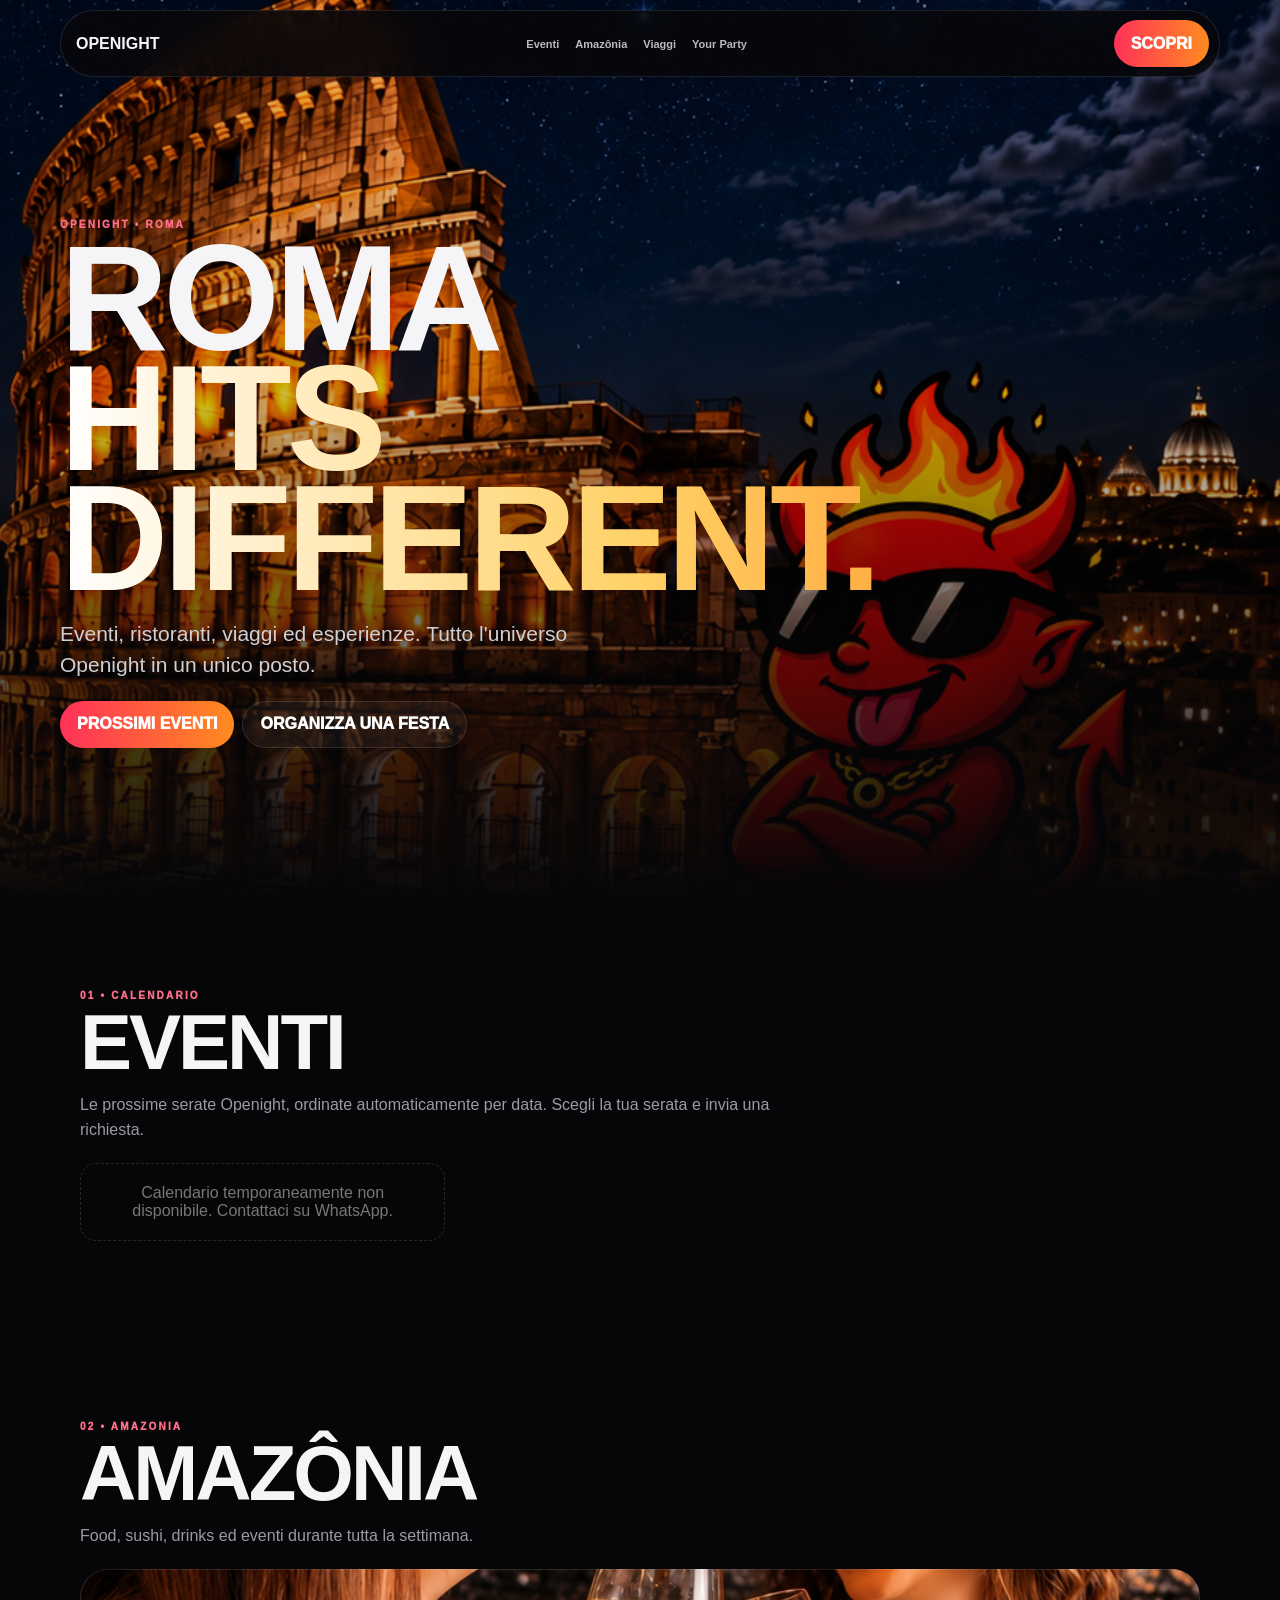
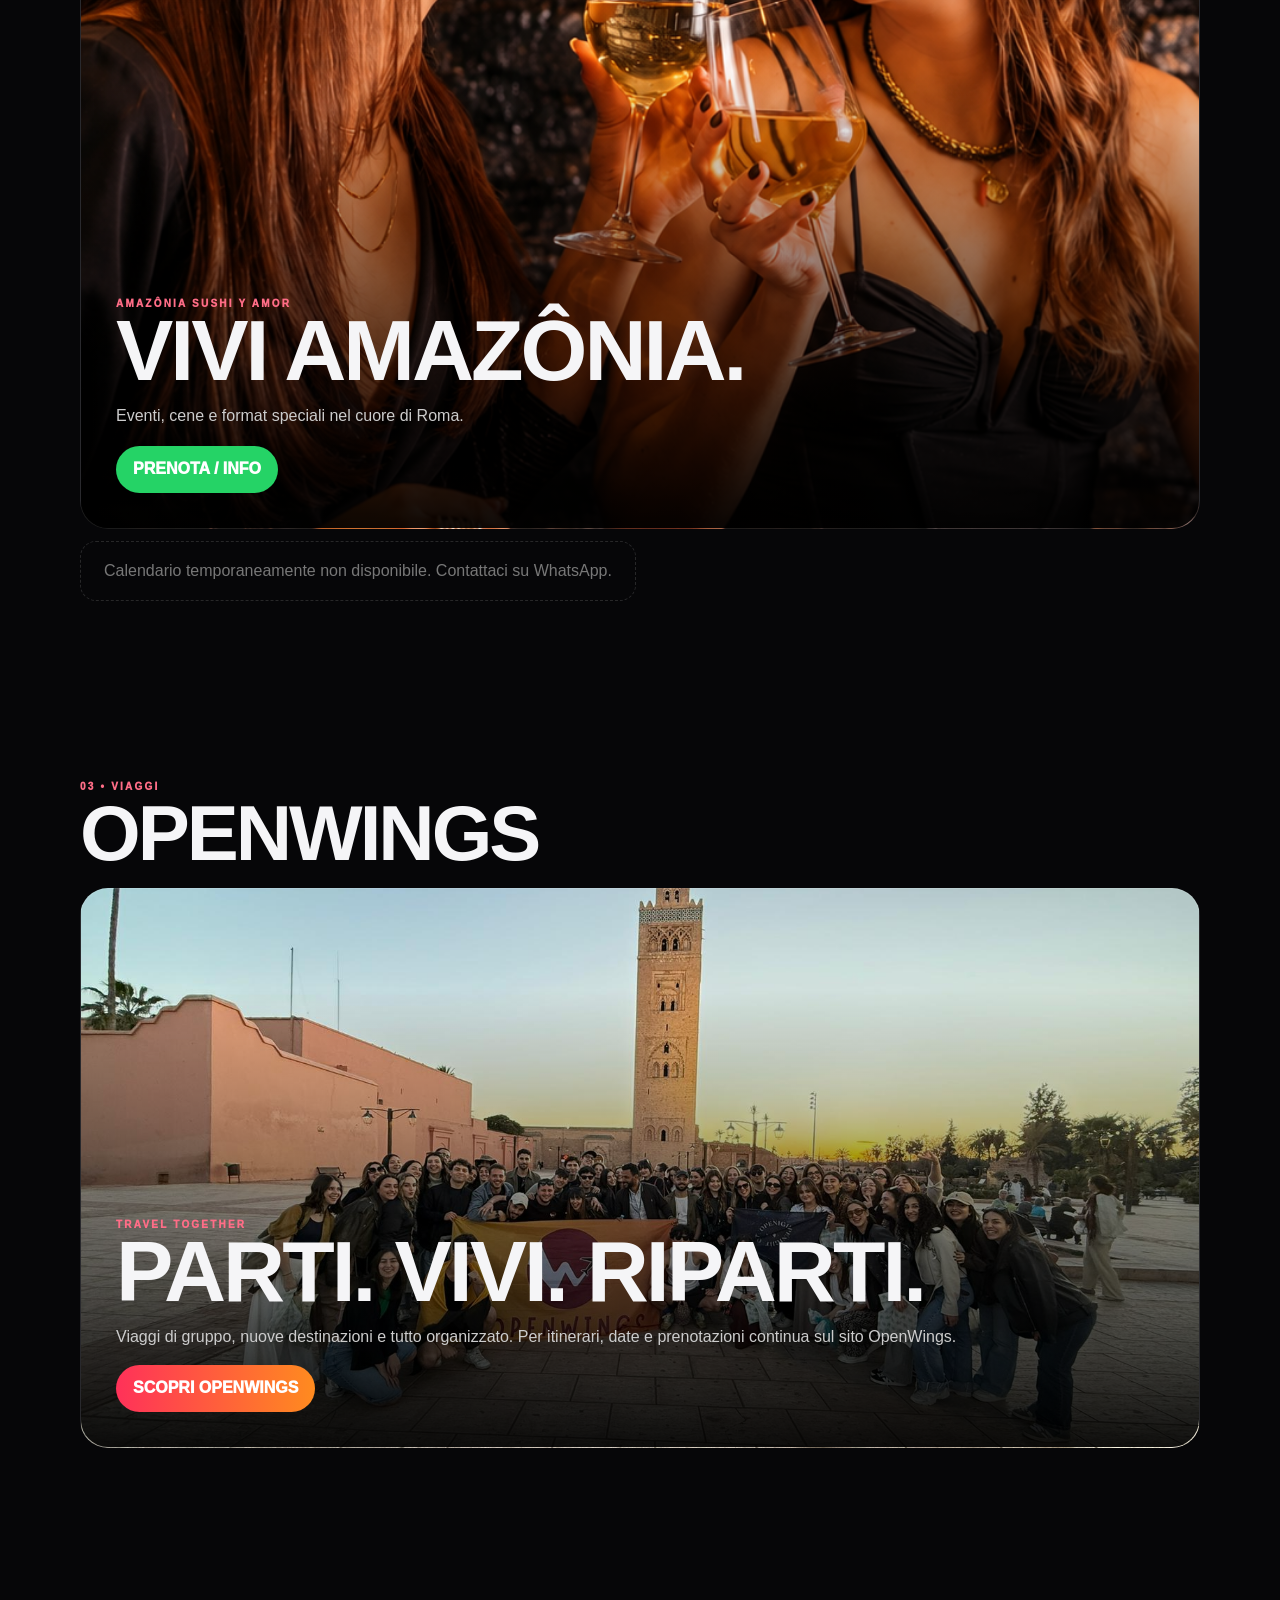
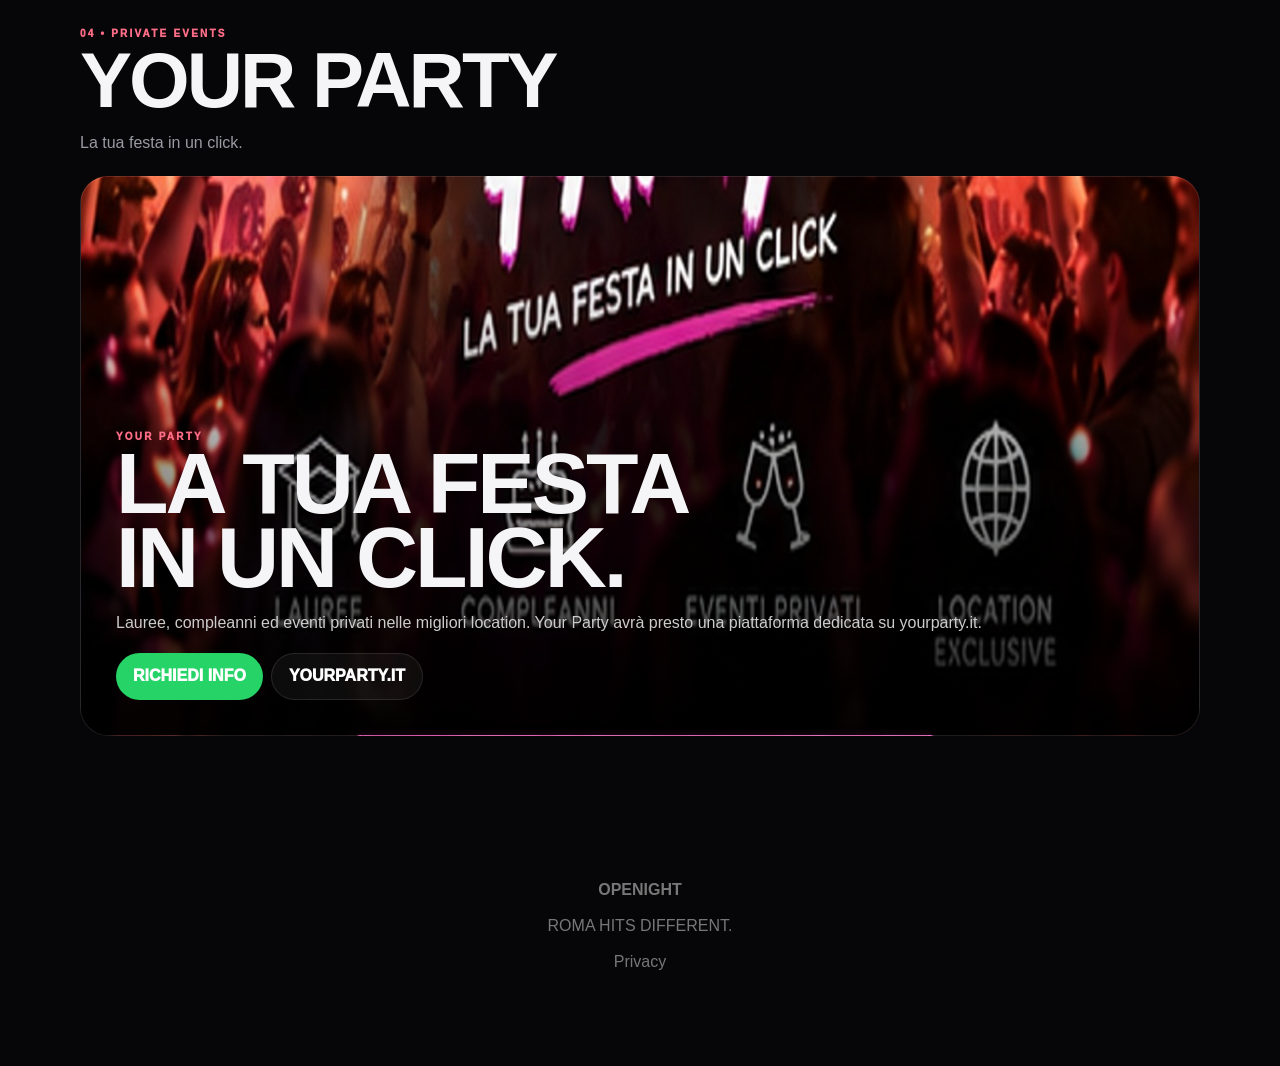
==== commit be9b4829: "Add files via upload" ====
--- a/index.html
+++ b/index.html
@@ -6,16 +6,10 @@
 <body>
 <nav><b>OPENIGHT</b><div class="navlinks"><a href="#eventi">Eventi</a><a href="#amazonia">Amazônia</a><a href="#viaggi">Viaggi</a><a href="#yourparty">Your Party</a></div><a class="btn" href="#eventi">Scopri</a></nav>
 <header class="hero"><div class="wrap"><div class="ey">OPENIGHT • ROMA</div><h1>Roma <span>Hits Different.</span></h1><p>Eventi, ristoranti, viaggi ed esperienze. Tutto l'universo Openight in un unico posto.</p><div class="actions"><a class="btn" href="#eventi">Prossimi eventi</a><a class="btn ghost" href="#yourparty">Organizza una festa</a></div></div></header>
-<section id="eventi"><div class="head"><div class="ey">01 • CALENDARIO</div><h2>EVENTI</h2><p>Le prossime serate Openight, ordinate automaticamente per data. Puoi aggiungere NUR, Art Cafè o qualsiasi nuova collaborazione dallo stesso pannello.</p></div><div id="eventsGrid" class="grid events"><div class="empty">Caricamento eventi…</div></div></section>
+<section id="eventi"><div class="head"><div class="ey">01 • CALENDARIO</div><h2>EVENTI</h2><p>Le prossime serate Openight, ordinate automaticamente per data. Scegli la tua serata e invia una richiesta.</p></div><div id="eventsGrid" class="grid events"><div class="empty">Caricamento eventi…</div></div></section>
 <section id="amazonia"><div class="head"><div class="ey">02 • AMAZONIA</div><h2>AMAZÔNIA</h2><p>Food, sushi, drinks ed eventi durante tutta la settimana.</p></div><div class="macro amazonia"><div class="copy"><div class="ey">Amazônia Sushi y Amor</div><h3>Vivi Amazônia.</h3><p>Eventi, cene e format speciali nel cuore di Roma.</p><div class="actions"><a class="btn wa" id="amazoniaWa" target="_blank">Prenota / Info</a></div></div></div><div id="amazoniaEvents" class="subEvents"></div></section>
 <section id="viaggi"><div class="head"><div class="ey">03 • VIAGGI</div><h2>OPENWINGS</h2></div><div class="macro openwings"><div class="copy"><div class="ey">Travel together</div><h3>PARTI. VIVI. RIPARTI.</h3><p>Viaggi di gruppo, nuove destinazioni e tutto organizzato. Per itinerari, date e prenotazioni continua sul sito OpenWings.</p><a id="openwingsLink" class="btn" target="_blank">Scopri OpenWings</a></div></div></section>
 <section id="yourparty"><div class="head"><div class="ey">04 • PRIVATE EVENTS</div><h2>YOUR PARTY</h2><p>La tua festa in un click.</p></div><div class="macro yourparty"><div class="copy"><div class="ey">YOUR PARTY</div><h3>LA TUA FESTA<br>IN UN CLICK.</h3><p>Lauree, compleanni ed eventi privati nelle migliori location. Your Party avrà presto una piattaforma dedicata su yourparty.it.</p><div class="actions"><a id="yourPartyWa" class="btn wa" target="_blank">Richiedi info</a><a id="yourPartySite" class="btn ghost" target="_blank">yourparty.it</a></div></div></div></section>
-<footer><b>OPENIGHT</b><br><br>ROMA HITS DIFFERENT.</footer>
-<div class="modal" id="bookingModal"><div class="card"><div class="top"><div><div class="ey">PRENOTAZIONE</div><h3 id="bookingTitle">Prenota</h3></div><button class="close" onclick="closeBooking()">×</button></div><form id="bookingForm"><input type="hidden" name="eventId" id="eventId"><input type="hidden" name="bookingType" id="bookingType"><div class="formGrid two"><div><label>Nome *</label><input name="name" required></div><div><label>Cognome *</label><input name="surname" required></div></div><label>Numero persone *</label><input name="pax" type="number" min="1" value="1" required><label>Cellulare *</label><input name="phone" type="tel" required><label>Email *</label><input name="email" type="email" required><label>Note</label><textarea name="notes" rows="3"></textarea><label class="privacy"><input name="privacy" type="checkbox" required><span>Ho letto l'<a href="./privacy.html" target="_blank" style="text-decoration:underline">informativa privacy</a> e dichiaro di averne preso visione. *</span></label><button class="btn" id="sendBooking" type="submit" style="width:100%">Invia richiesta</button><div class="status" id="bookingStatus"></div></form></div></div>
-<script src="./config.js"></script><script>
-const C=window.OPENIGHT_CONFIG,API=C.API_URL;function wa(n,t){return`https://wa.me/${n}?text=${encodeURIComponent(t)}`}amazoniaWa.href=wa(C.WHATSAPP_OPENIGHT,'Ciao Openight, vorrei informazioni su Amazônia');yourPartyWa.href=wa(C.WHATSAPP_YOURPARTY,'Ciao Your Party, vorrei informazioni per organizzare una festa');openwingsLink.href=C.OPENWINGS_URL;yourPartySite.href=C.YOURPARTY_URL;
-function card(e){const d=new Date(e.date+'T12:00:00');const date=d.toLocaleDateString('it-IT',{weekday:'short',day:'2-digit',month:'short'});let cta=e.bookingType==='whatsapp'?`<a class="btn wa" target="_blank" href="${wa(C.WHATSAPP_OPENIGHT,'Ciao Openight, vorrei informazioni per '+e.title+' del '+e.date)}">WhatsApp</a>`:e.bookingType==='external'?`<a class="btn" target="_blank" href="${e.ctaLink||'#'}">${e.ctaLabel||'Scopri'}</a>`:`<button class="btn" onclick='openBooking(${JSON.stringify(JSON.stringify(e))})'>${e.ctaLabel||'Prenota'}</button>`;return`<article class="eventCard" style="background-image:url('${e.image||'./img/nurbar.jpeg'}')"><div class="eventInner"><div class="eventMeta">${date} • ${e.startTime||''} • ${e.venueName||''}</div><h3>${e.title}</h3><p>${e.description||''}</p><div class="chips"><span class="chip">${e.status||'ATTIVO'}</span></div>${cta}</div></article>`}
-function mini(e){const d=new Date(e.date+'T12:00:00');return`<div class="mini"><div class="datebox"><b>${String(d.getDate()).padStart(2,'0')}</b><span>${d.toLocaleDateString('it-IT',{month:'short'})}</span></div><div><h4>${e.title}</h4><small>${e.startTime||''} • ${e.venueName||'Amazônia'}</small></div><div>→</div></div>`}
-function demo(){const x=[{id:'E1',date:'2026-10-01',startTime:'23:00',venueName:'NUR BAR',title:'OPENIGHT THURSDAY',description:'Piano bar, DJ set e due sale.',bookingType:'form',ctaLabel:'Prenota',image:'./img/nurbar.jpeg',status:'ATTIVO'},{id:'E2',date:'2026-10-02',startTime:'23:30',venueName:'NUR BAR',title:'FRIDAY AT NUR',description:'Venerdì notte al NUR.',bookingType:'form',ctaLabel:'Prenota',image:'./img/nurbar.jpeg',status:'ATTIVO'},{id:'E3',date:'2026-10-31',startTime:'22:30',venueName:'VILLA VEIENTANA',title:'HALLOWEEN OPEN BAR',description:'Open bar, villa e DJ set.',bookingType:'form',ctaLabel:'Scopri',image:'./img/veientana-halloween.jpeg',status:'ATTIVO'}];eventsGrid.innerHTML=x.map(card).join('');amazoniaEvents.innerHTML=[{date:'2026-09-30',startTime:'20:30',title:'INDIEMENTICABILE',venueName:'Amazônia'}].map(mini).join('')}
-async function load(){if(API.startsWith('PASTE_'))return demo();try{const r=await fetch(API+'?action=publicData');const j=await r.json();eventsGrid.innerHTML=(j.events||[]).map(card).join('')||'<div class="empty">Nessun evento.</div>';amazoniaEvents.innerHTML=(j.amazoniaEvents||[]).map(mini).join('')}catch(e){demo()}}function openBooking(s){const e=JSON.parse(s);eventId.value=e.id;bookingType.value=e.bookingType||'form';bookingTitle.textContent=e.title;bookingStatus.textContent='';bookingModal.classList.add('open');document.body.style.overflow='hidden'}function closeBooking(){bookingModal.classList.remove('open');document.body.style.overflow=''}bookingForm.onsubmit=async ev=>{ev.preventDefault();if(API.startsWith('PASTE_')){bookingStatus.textContent='Backend non ancora collegato.';return}sendBooking.disabled=true;bookingStatus.textContent='Invio…';const d=Object.fromEntries(new FormData(bookingForm).entries());d.privacy=bookingForm.privacy.checked;d.action='book';try{const r=await fetch(API,{method:'POST',headers:{'Content-Type':'text/plain;charset=utf-8'},body:JSON.stringify(d)});const j=await r.json();if(!j.ok)throw new Error(j.message);bookingStatus.textContent=j.message;bookingForm.reset()}catch(e){bookingStatus.textContent=e.message||'Errore'}finally{sendBooking.disabled=false}};load();
-</script></body></html>
+<footer><b>OPENIGHT</b><br><br>ROMA HITS DIFFERENT.<br><br><a href="./privacy.html">Privacy</a></footer>
+<div class="modal" id="bookingModal" role="dialog" aria-modal="true" aria-labelledby="bookingTitle"><div class="card"><div class="top"><div><div class="ey">PRENOTAZIONE</div><h3 id="bookingTitle">Prenota</h3></div><button class="close" onclick="closeBooking()">×</button></div><form id="bookingForm"><div style="position:absolute;left:-10000px" aria-hidden="true"><label>Sito web<input name="website" tabindex="-1" autocomplete="off"></label></div><input type="hidden" name="eventId" id="eventId"><input type="hidden" name="bookingType" id="bookingType"><div class="formGrid two"><div><label>Nome *</label><input name="name" required></div><div><label>Cognome *</label><input name="surname" required></div></div><label>Numero persone *</label><input name="pax" type="number" min="1" max="100" step="1" value="1" required><label>Cellulare *</label><input name="phone" type="tel" required><label>Email *</label><input name="email" type="email" required><label>Note</label><textarea name="notes" rows="3"></textarea><label class="privacy"><input name="privacy" type="checkbox" required><span>Ho letto l'<a href="./privacy.html" target="_blank" style="text-decoration:underline">informativa privacy</a> e dichiaro di averne preso visione. *</span></label><button class="btn" id="sendBooking" type="submit" style="width:100%">Invia richiesta</button><div class="status" id="bookingStatus"></div></form></div></div>
+<script src="./config.js"></script><script src="./common.js"></script><script src="./public.js"></script></body></html>
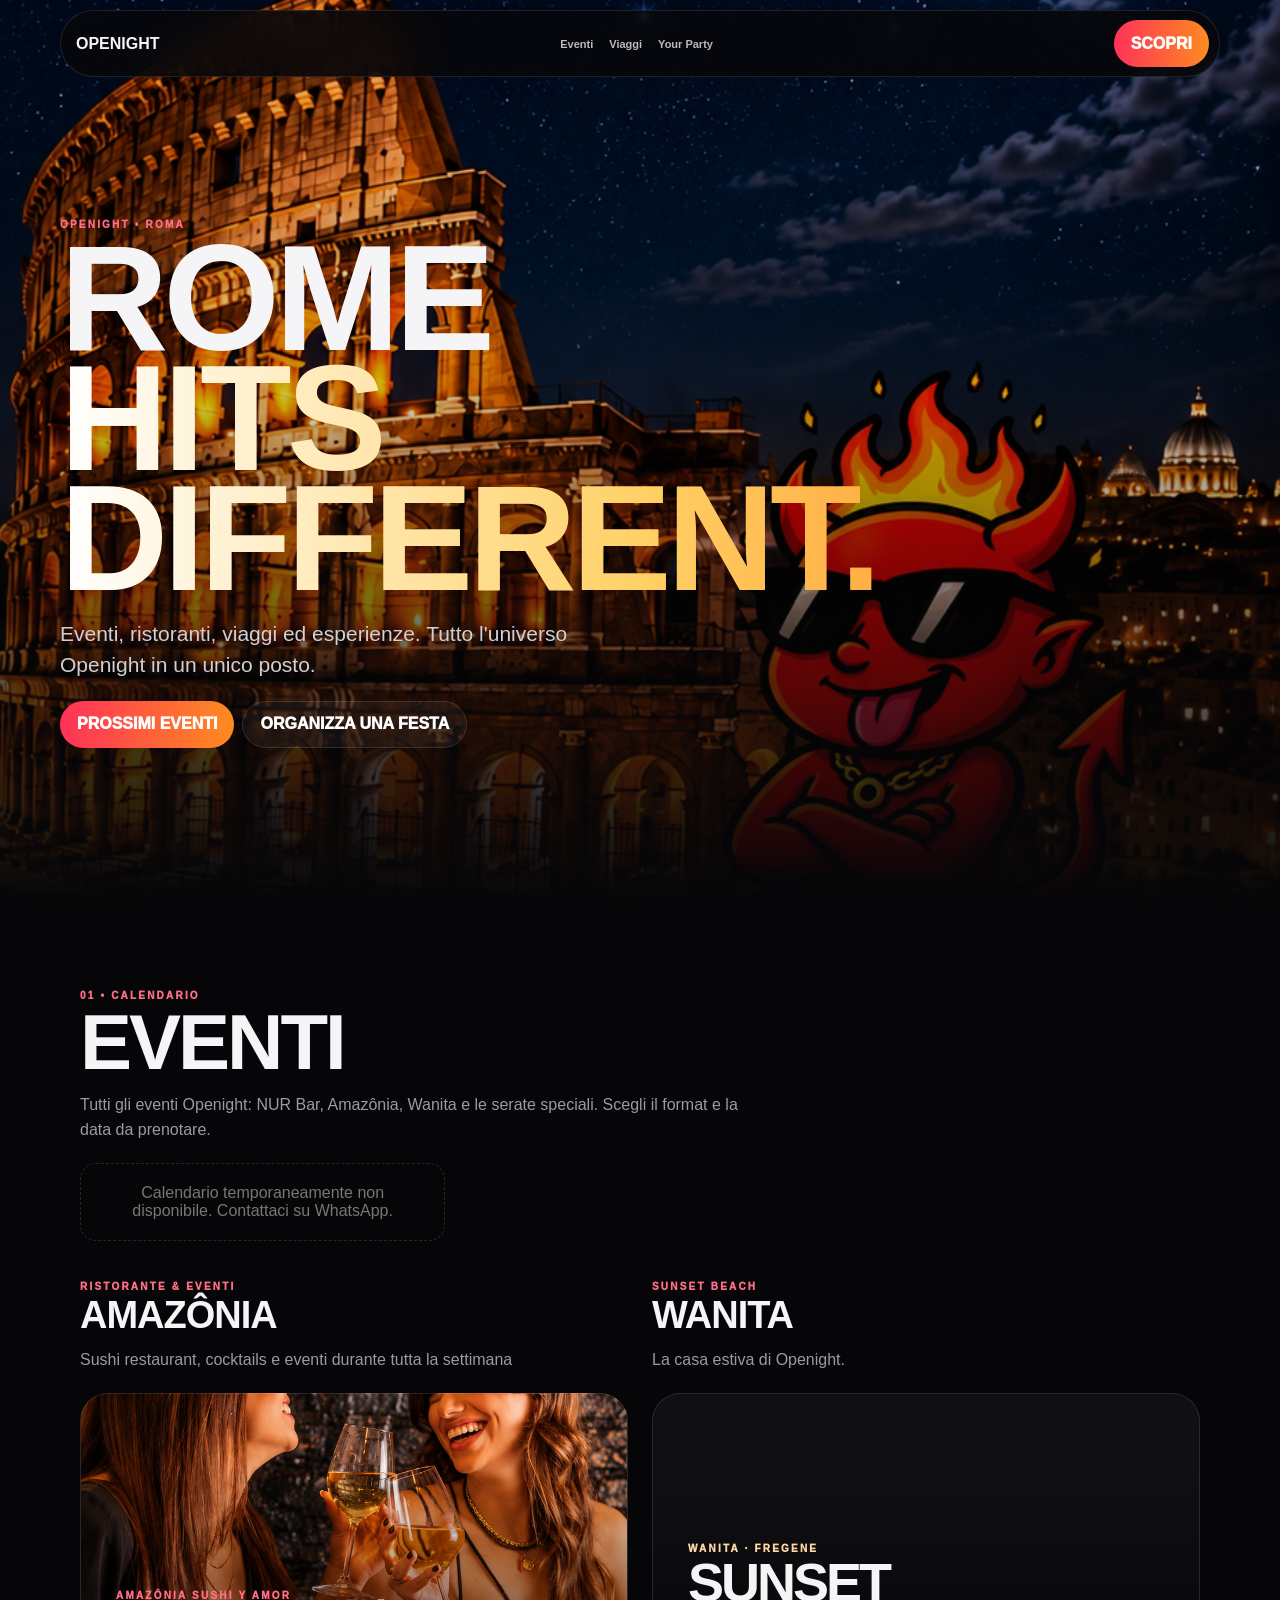
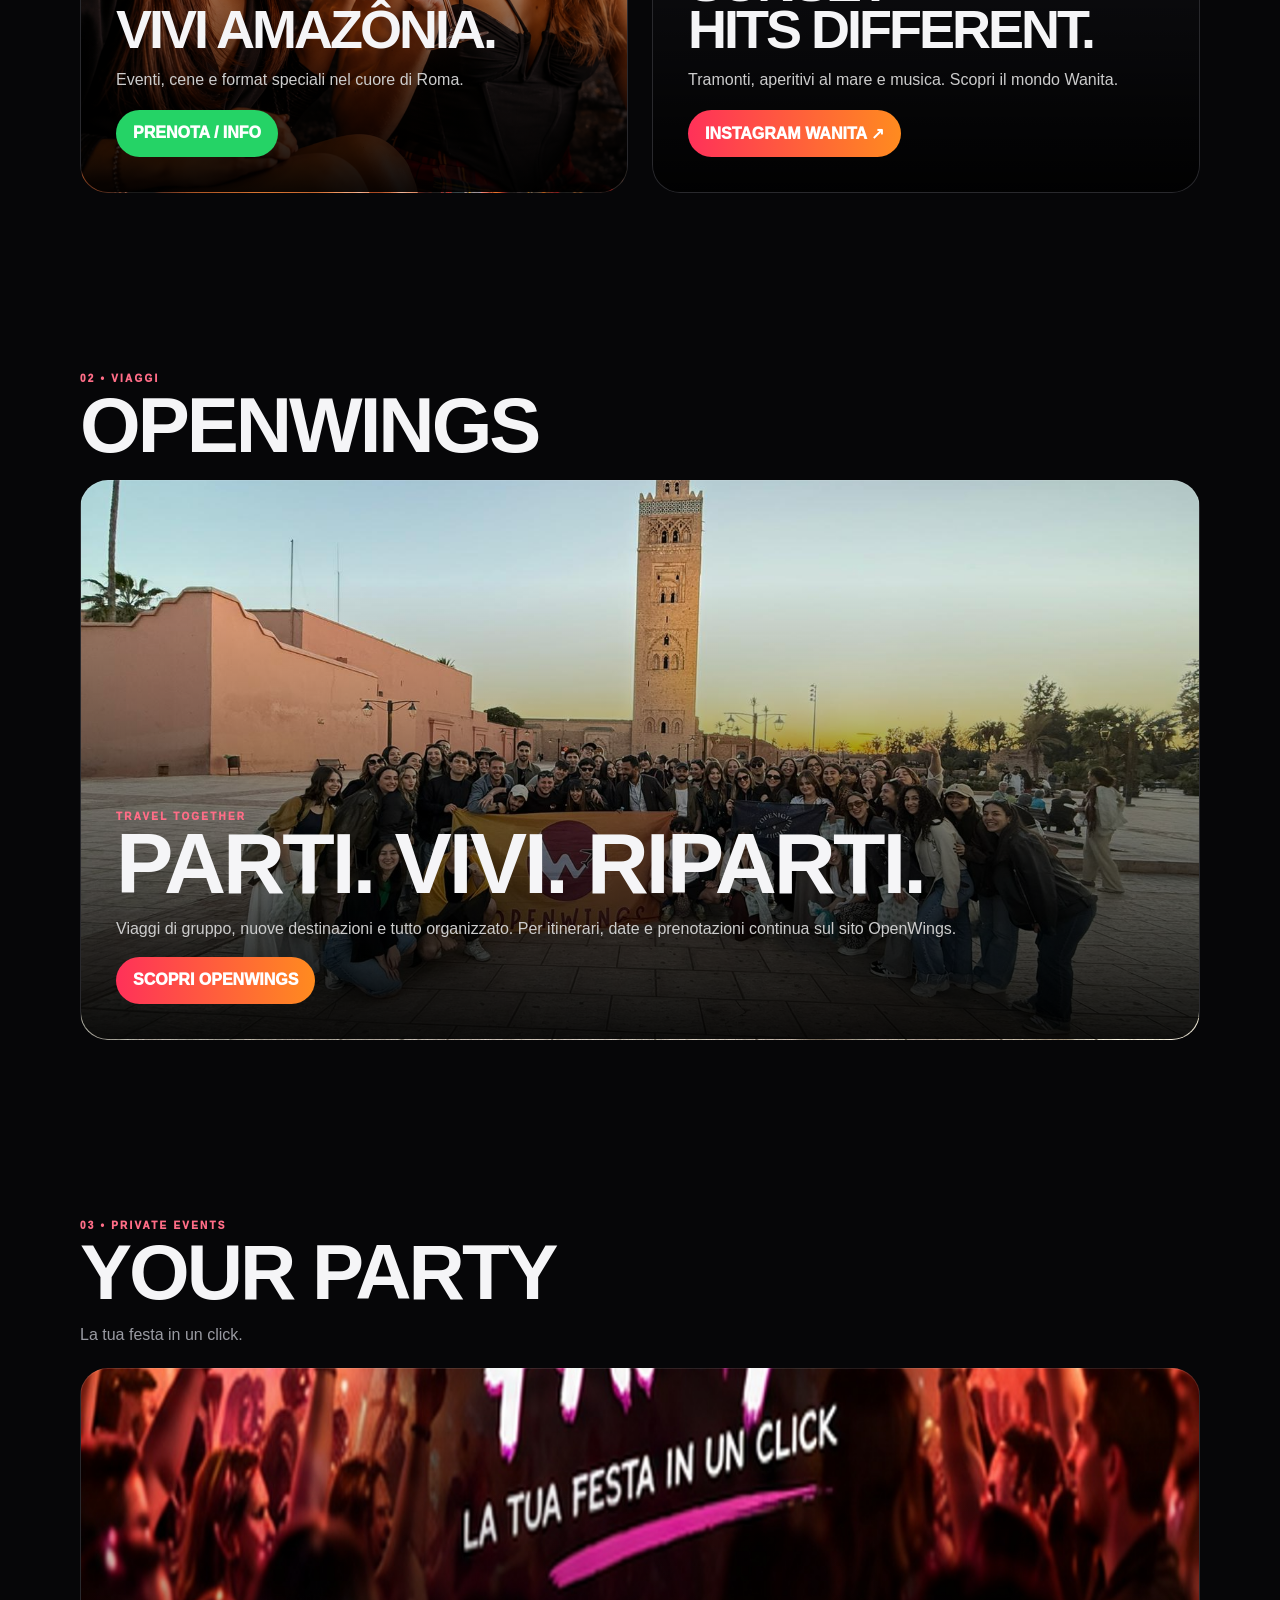
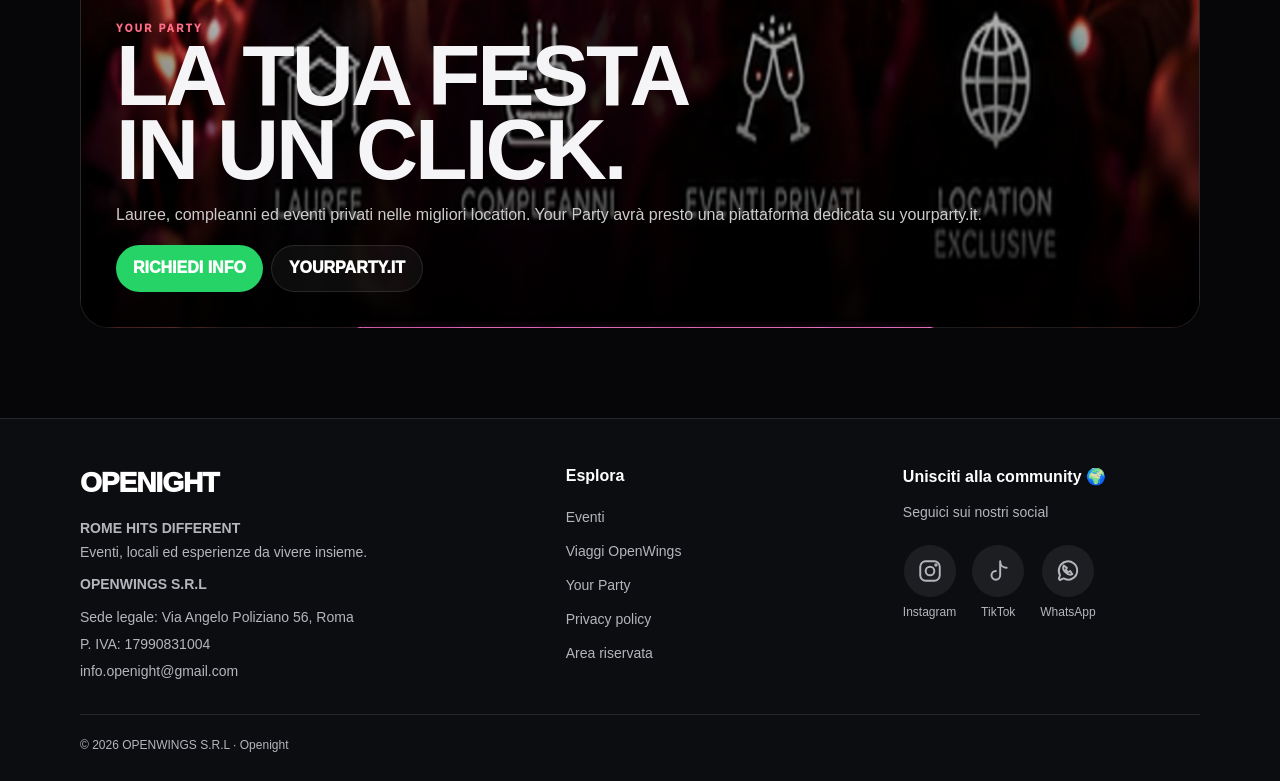
==== commit 4f347642: "Add files via upload" ====
--- a/index.html
+++ b/index.html
@@ -2,14 +2,53 @@
 <html lang="it"><head><meta charset="utf-8"><meta name="viewport" content="width=device-width,initial-scale=1,viewport-fit=cover"><title>OPENIGHT — Roma Hits Different</title>
 <style>
 :root{--bg:#060608;--panel:#0f1014;--line:#ffffff1b;--txt:#f5f5f7;--muted:#9a9ba3;--red:#ff3159;--orange:#ff8b1f;--green:#36d892}*{box-sizing:border-box}html{scroll-behavior:smooth}body{margin:0;background:var(--bg);color:var(--txt);font-family:Inter,Arial,sans-serif}a{text-decoration:none;color:inherit}button,input,select,textarea{font:inherit}.wrap,section{width:min(100%,1160px);margin:auto}.btn{display:inline-flex;align-items:center;justify-content:center;min-height:47px;padding:12px 17px;border:0;border-radius:999px;background:linear-gradient(90deg,var(--red),var(--orange));color:#fff;font-weight:950;text-transform:uppercase;cursor:pointer}.ghost{background:#ffffff0c;border:1px solid var(--line)}.wa{background:#25D366}.ey{font-size:10px;letter-spacing:2.2px;text-transform:uppercase;font-weight:950;color:#ff6d87}nav{position:fixed;z-index:100;top:10px;left:50%;transform:translateX(-50%);width:calc(100% - 18px);max-width:1160px;display:flex;justify-content:space-between;align-items:center;padding:9px 10px 9px 15px;border:1px solid var(--line);border-radius:999px;background:#07080bdc;backdrop-filter:blur(18px)}.navlinks{display:none;gap:16px;font-size:11px;color:#bbb;font-weight:800}.hero{min-height:100svh;display:flex;align-items:flex-end;padding:95px 15px 36px;background:linear-gradient(180deg,#0001,#0003 44%,#060608 100%),url('./img/hero-colosseo.png') center/cover no-repeat}.hero h1{font-size:clamp(58px,17vw,150px);line-height:.8;letter-spacing:-5px;text-transform:uppercase;margin:8px 0 18px}.hero h1 span{display:block;background:linear-gradient(90deg,#fff,#ffd166,#ff7d14);background-clip:text;color:transparent}.hero p{max-width:580px;color:#d0d0d4;font-size:17px;line-height:1.45}.actions{display:flex;gap:8px;flex-wrap:wrap;margin-top:18px}section{padding:65px 13px}.head{margin-bottom:20px}.head h2{font-size:clamp(40px,12vw,78px);line-height:.9;letter-spacing:-3px;text-transform:uppercase;margin:6px 0}.head p{color:var(--muted);max-width:690px;line-height:1.55}.grid{display:grid;grid-template-columns:1fr;gap:12px}.eventCard{position:relative;min-height:420px;border:1px solid var(--line);border-radius:26px;overflow:hidden;background:#111 center/cover no-repeat;display:flex;align-items:flex-end}.eventCard:after,.macro:after{content:"";position:absolute;inset:0;background:linear-gradient(180deg,#0000 18%,#000e 100%)}.eventInner,.macro .copy{position:relative;z-index:2;padding:20px}.eventMeta{font-size:10px;letter-spacing:1.5px;text-transform:uppercase;color:#ffbd6a;font-weight:900}.eventCard h3{font-size:38px;line-height:.9;letter-spacing:-2px;text-transform:uppercase;margin:7px 0 10px}.eventCard p,.macro p{color:#ccc;line-height:1.48}.chips{display:flex;gap:6px;flex-wrap:wrap;margin:12px 0}.chip{padding:7px 9px;border:1px solid #ffffff24;border-radius:999px;background:#0007;font-size:9px;font-weight:900;text-transform:uppercase}.macro{min-height:560px;border:1px solid var(--line);border-radius:28px;overflow:hidden;position:relative;background:#101014 center/cover no-repeat;display:flex;align-items:flex-end}.macro h3{font-size:clamp(43px,13vw,86px);line-height:.86;letter-spacing:-3px;text-transform:uppercase;margin:5px 0 14px}.amazonia{background-image:url('./img/amazonia.png')}.openwings{background-image:url('./img/openwings.jpeg')}.yourparty{background-image:url('./img/your-party.jpeg')}.subEvents{margin-top:12px;display:grid;gap:8px}.mini{display:grid;grid-template-columns:76px 1fr auto;gap:10px;align-items:center;border:1px solid var(--line);border-radius:15px;background:#0d0e12;padding:10px}.datebox{border-radius:12px;background:#ffffff0b;padding:9px;text-align:center}.datebox b{display:block;font-size:21px}.datebox span{font-size:9px;color:#aaa;text-transform:uppercase}.mini h4{margin:0;font-size:13px}.mini small{display:block;color:#888;margin-top:4px}.empty{padding:20px;border:1px dashed #ffffff22;border-radius:16px;color:#777;text-align:center}footer{padding:55px 15px 95px;text-align:center;color:#777}.modal{display:none;position:fixed;z-index:999;inset:0;background:#000e;padding:12px;overflow:auto}.modal.open{display:flex;align-items:center;justify-content:center}.card{width:min(100%,580px);max-height:94svh;overflow:auto;border:1px solid var(--line);border-radius:25px;background:#111216;padding:21px}.top{display:flex;justify-content:space-between;gap:12px}.top h3{font-size:30px;margin:5px 0 15px}.close{width:42px;height:42px;border-radius:50%;border:1px solid var(--line);background:#ffffff0c;color:#fff}.formGrid{display:grid;grid-template-columns:1fr;gap:8px}.card label{display:block;font-size:10px;color:#aaa;margin:6px 0 4px}.card input,.card textarea{width:100%;padding:13px;border:1px solid var(--line);border-radius:12px;background:#08090c;color:#fff}.privacy{display:flex!important;gap:9px;align-items:flex-start;margin:14px 0!important;line-height:1.4}.privacy input{width:18px;height:18px;flex:0 0 auto}.status{font-size:12px;margin-top:10px;color:#ffca76}@media(min-width:780px){.navlinks{display:flex}.hero{padding:115px 22px 48px}.hero p{font-size:21px}section{padding:90px 20px}.grid.events{grid-template-columns:repeat(3,1fr)}.eventCard{min-height:520px}.macro .copy{padding:35px}.subEvents{grid-template-columns:1fr 1fr}.formGrid.two{grid-template-columns:1fr 1fr}}
-</style></head>
+</style><style>.choiceGrid{display:grid;gap:10px}.choice{display:block;width:100%;text-align:left;border:1px solid var(--line);border-radius:18px;background:#ffffff08;color:#fff;padding:16px;cursor:pointer}.choice b{display:block;font-size:18px}.choice span{display:block;color:#aaa;font-size:12px;margin-top:6px}.choice:disabled{opacity:.45;cursor:not-allowed}.fieldBlock[hidden]{display:none}</style><style>
+.site-footer{border-top:1px solid var(--line);background:#0c0d11;padding:48px 20px 25px;text-align:left;color:#b5b6bd}
+.footer-grid{display:grid;grid-template-columns:1.5fr 1fr 1fr;gap:40px;max-width:1120px;margin:auto}
+.footer-brand{display:inline-block;font-size:28px;font-weight:950;letter-spacing:-1px;color:#fff;margin-bottom:10px}
+.site-footer h2{font-size:16px;color:#fff;margin:0 0 15px}.site-footer p{font-size:14px;line-height:1.7;margin:8px 0}
+.site-footer address{font-style:normal;font-size:14px;line-height:1.9;overflow-wrap:anywhere}
+.site-footer ul{list-style:none;padding:0;margin:0}.site-footer li a{display:inline-block;padding:9px 0;font-size:14px}
+.site-footer a:hover{color:#ffbd6a}.site-footer a:focus-visible{outline:2px solid #ffbd6a;outline-offset:4px}
+.footer-bottom{max-width:1120px;margin:30px auto 0;padding-top:20px;border-top:1px solid var(--line);font-size:12px;line-height:1.7}
+@media(max-width:700px){.footer-grid{grid-template-columns:1fr;gap:28px}.site-footer{padding:35px 20px 25px}}
+</style><style>
+.footer-social{display:flex;gap:16px;margin-top:20px;flex-wrap:wrap}.footer-social a{display:flex;align-items:center;flex-direction:column;gap:8px;font-size:12px}.footer-social svg{width:52px;height:52px;padding:13px;border-radius:50%;background:#ffffff12;fill:none;stroke:currentColor;stroke-width:1.8;stroke-linecap:round;stroke-linejoin:round}
+.series-open{cursor:pointer}.series-open:focus-visible{outline:3px solid #ffbd6a;outline-offset:4px}.date-list{display:grid;gap:12px}.date-option{padding:15px;border:1px solid var(--line);border-radius:15px}.date-option h4{margin:0 0 12px}.date-option .btn{margin:4px 6px 0 0}.video-link{margin-top:10px}.date-option p{font-size:14px;color:#bbb}.mini .poster{width:100%;height:180px;object-fit:cover;border-radius:10px;margin-bottom:12px}
+</style><style>.wanita{isolation:isolate;background-image:url('./img/wanita.jpg');background-position:center;background-size:cover;background-repeat:no-repeat}.wanita .copy{max-width:800px}.wanita .ey{color:#ffd7a1}.wanita h3{font-size:clamp(40px,10vw,86px)}</style><style>.event-brands{display:grid;gap:24px;margin-top:40px}.event-brand{min-width:0;scroll-margin-top:90px}.event-brand .head h2{font-size:38px;letter-spacing:-1px}.event-brand .macro{min-height:400px}.event-brand .macro h3{font-size:clamp(36px,6vw,54px)}@media(min-width:780px){.event-brands{grid-template-columns:1fr 1fr}}@media(max-width:779px){nav .navlinks{display:flex;gap:10px;font-size:10px}nav>.btn{display:none}}</style></head>
 <body>
-<nav><b>OPENIGHT</b><div class="navlinks"><a href="#eventi">Eventi</a><a href="#amazonia">Amazônia</a><a href="#viaggi">Viaggi</a><a href="#yourparty">Your Party</a></div><a class="btn" href="#eventi">Scopri</a></nav>
-<header class="hero"><div class="wrap"><div class="ey">OPENIGHT • ROMA</div><h1>Roma <span>Hits Different.</span></h1><p>Eventi, ristoranti, viaggi ed esperienze. Tutto l'universo Openight in un unico posto.</p><div class="actions"><a class="btn" href="#eventi">Prossimi eventi</a><a class="btn ghost" href="#yourparty">Organizza una festa</a></div></div></header>
-<section id="eventi"><div class="head"><div class="ey">01 • CALENDARIO</div><h2>EVENTI</h2><p>Le prossime serate Openight, ordinate automaticamente per data. Scegli la tua serata e invia una richiesta.</p></div><div id="eventsGrid" class="grid events"><div class="empty">Caricamento eventi…</div></div></section>
-<section id="amazonia"><div class="head"><div class="ey">02 • AMAZONIA</div><h2>AMAZÔNIA</h2><p>Food, sushi, drinks ed eventi durante tutta la settimana.</p></div><div class="macro amazonia"><div class="copy"><div class="ey">Amazônia Sushi y Amor</div><h3>Vivi Amazônia.</h3><p>Eventi, cene e format speciali nel cuore di Roma.</p><div class="actions"><a class="btn wa" id="amazoniaWa" target="_blank">Prenota / Info</a></div></div></div><div id="amazoniaEvents" class="subEvents"></div></section>
-<section id="viaggi"><div class="head"><div class="ey">03 • VIAGGI</div><h2>OPENWINGS</h2></div><div class="macro openwings"><div class="copy"><div class="ey">Travel together</div><h3>PARTI. VIVI. RIPARTI.</h3><p>Viaggi di gruppo, nuove destinazioni e tutto organizzato. Per itinerari, date e prenotazioni continua sul sito OpenWings.</p><a id="openwingsLink" class="btn" target="_blank">Scopri OpenWings</a></div></div></section>
-<section id="yourparty"><div class="head"><div class="ey">04 • PRIVATE EVENTS</div><h2>YOUR PARTY</h2><p>La tua festa in un click.</p></div><div class="macro yourparty"><div class="copy"><div class="ey">YOUR PARTY</div><h3>LA TUA FESTA<br>IN UN CLICK.</h3><p>Lauree, compleanni ed eventi privati nelle migliori location. Your Party avrà presto una piattaforma dedicata su yourparty.it.</p><div class="actions"><a id="yourPartyWa" class="btn wa" target="_blank">Richiedi info</a><a id="yourPartySite" class="btn ghost" target="_blank">yourparty.it</a></div></div></div></section>
-<footer><b>OPENIGHT</b><br><br>ROMA HITS DIFFERENT.<br><br><a href="./privacy.html">Privacy</a></footer>
-<div class="modal" id="bookingModal" role="dialog" aria-modal="true" aria-labelledby="bookingTitle"><div class="card"><div class="top"><div><div class="ey">PRENOTAZIONE</div><h3 id="bookingTitle">Prenota</h3></div><button class="close" onclick="closeBooking()">×</button></div><form id="bookingForm"><div style="position:absolute;left:-10000px" aria-hidden="true"><label>Sito web<input name="website" tabindex="-1" autocomplete="off"></label></div><input type="hidden" name="eventId" id="eventId"><input type="hidden" name="bookingType" id="bookingType"><div class="formGrid two"><div><label>Nome *</label><input name="name" required></div><div><label>Cognome *</label><input name="surname" required></div></div><label>Numero persone *</label><input name="pax" type="number" min="1" max="100" step="1" value="1" required><label>Cellulare *</label><input name="phone" type="tel" required><label>Email *</label><input name="email" type="email" required><label>Note</label><textarea name="notes" rows="3"></textarea><label class="privacy"><input name="privacy" type="checkbox" required><span>Ho letto l'<a href="./privacy.html" target="_blank" style="text-decoration:underline">informativa privacy</a> e dichiaro di averne preso visione. *</span></label><button class="btn" id="sendBooking" type="submit" style="width:100%">Invia richiesta</button><div class="status" id="bookingStatus"></div></form></div></div>
-<script src="./config.js"></script><script src="./common.js"></script><script src="./public.js"></script></body></html>
+<nav><a href="#" aria-label="Openight home"><b>OPENIGHT</b></a><div class="navlinks"><a href="#eventi">Eventi</a><a href="#viaggi">Viaggi</a><a href="#yourparty">Your Party</a></div><a class="btn" href="#eventi">Scopri</a></nav>
+<header class="hero"><div class="wrap"><div class="ey">OPENIGHT • ROMA</div><h1>Rome <span>Hits Different.</span></h1><p>Eventi, ristoranti, viaggi ed esperienze. Tutto l'universo Openight in un unico posto.</p><div class="actions"><a class="btn" href="#eventi">Prossimi eventi</a><a class="btn ghost" href="#yourparty">Organizza una festa</a></div></div></header>
+<section id="eventi"><div class="head"><div class="ey">01 • CALENDARIO</div><h2>EVENTI</h2><p>Tutti gli eventi Openight: NUR Bar, Amazônia, Wanita e le serate speciali. Scegli il format e la data da prenotare.</p></div><div id="eventsGrid" class="grid events"><div class="empty">Caricamento eventi…</div></div><div class="event-brands">
+<div id="amazonia" class="event-brand"><div class="head"><div class="ey">RISTORANTE & EVENTI</div><h2>AMAZÔNIA</h2><p>Sushi restaurant, cocktails e eventi durante tutta la settimana</p></div><div class="macro amazonia"><div class="copy"><div class="ey">Amazônia Sushi y Amor</div><h3>Vivi Amazônia.</h3><p>Eventi, cene e format speciali nel cuore di Roma.</p><div class="actions"><a class="btn wa" id="amazoniaWa" target="_blank">Prenota / Info</a></div></div></div></div>
+<div id="wanita" class="event-brand" aria-labelledby="wanitaTitle"><div class="head"><div class="ey">SUNSET BEACH</div><h2 id="wanitaTitle">WANITA</h2><p>La casa estiva di Openight.</p></div><div class="macro wanita"><div class="copy"><div class="ey">Wanita · Fregene</div><h3>SUNSET<br>HITS DIFFERENT.</h3><p>Tramonti, aperitivi al mare e musica. Scopri il mondo Wanita.</p><div class="actions"><a id="wanitaInstagram" class="btn" href="https://www.instagram.com/wanita.sunset/" target="_blank" rel="noopener noreferrer">Instagram Wanita ↗</a></div></div></div></div></div></section>
+<section id="viaggi"><div class="head"><div class="ey">02 • VIAGGI</div><h2>OPENWINGS</h2></div><div class="macro openwings"><div class="copy"><div class="ey">Travel together</div><h3>PARTI. VIVI. RIPARTI.</h3><p>Viaggi di gruppo, nuove destinazioni e tutto organizzato. Per itinerari, date e prenotazioni continua sul sito OpenWings.</p><a id="openwingsLink" class="btn" target="_blank">Scopri OpenWings</a></div></div></section>
+<section id="yourparty"><div class="head"><div class="ey">03 • PRIVATE EVENTS</div><h2>YOUR PARTY</h2><p>La tua festa in un click.</p></div><div class="macro yourparty"><div class="copy"><div class="ey">YOUR PARTY</div><h3>LA TUA FESTA<br>IN UN CLICK.</h3><p>Lauree, compleanni ed eventi privati nelle migliori location. Your Party avrà presto una piattaforma dedicata su yourparty.it.</p><div class="actions"><a id="yourPartyWa" class="btn wa" target="_blank">Richiedi info</a><a id="yourPartySite" class="btn ghost" target="_blank">yourparty.it</a></div></div></div></section>
+<footer class="site-footer">
+ <div class="footer-grid">
+  <div>
+   <a class="footer-brand" href="./index.html">OPENIGHT</a>
+   <p><strong>ROME HITS DIFFERENT</strong><br>Eventi, locali ed esperienze da vivere insieme.</p>
+   <p><strong>OPENWINGS S.R.L</strong></p>
+   <address>Sede legale: Via Angelo Poliziano 56, Roma<br>P. IVA: 17990831004<br><a href="mailto:info.openight@gmail.com">info.openight@gmail.com</a></address>
+  </div>
+  <div>
+   <h2>Esplora</h2>
+   <ul><li><a href="#eventi">Eventi</a></li><li><a href="#viaggi">Viaggi OpenWings</a></li><li><a href="#yourparty">Your Party</a></li><li><a href="./privacy.html">Privacy policy</a></li><li><a href="/login">Area riservata</a></li></ul>
+  </div>
+  <div>
+   <h2>Unisciti alla community 🌍</h2>
+   <p>Seguici sui nostri social</p>
+   <div class="footer-social">
+    <a href="https://www.instagram.com/openight.official/" target="_blank" rel="noopener noreferrer" aria-label="Openight su Instagram"><svg viewBox="0 0 24 24" aria-hidden="true"><rect x="3" y="3" width="18" height="18" rx="5"/><circle cx="12" cy="12" r="4"/><circle cx="17.5" cy="6.5" r=".7"/></svg><span>Instagram</span></a>
+    <a href="https://www.tiktok.com/@openight.official" target="_blank" rel="noopener noreferrer" aria-label="Openight su TikTok"><svg viewBox="0 0 24 24" aria-hidden="true"><path d="M14 3v13a4 4 0 1 1-4-4M14 3c0 4 3 6 6 6"/></svg><span>TikTok</span></a>
+    <a href="https://wa.me/393520840632" target="_blank" rel="noopener noreferrer" aria-label="Contatta Openight su WhatsApp"><svg viewBox="0 0 24 24" aria-hidden="true"><path d="M20.5 11.5a8.5 8.5 0 0 1-12.6 7.4L3 21l1.6-5.2A8.5 8.5 0 1 1 20.5 11.5Z"/><path d="M8 7c-2 4 4 10 8 8l-2-3-2 1-2-2 1-2Z"/></svg><span>WhatsApp</span></a>
+   </div>
+  </div>
+ </div>
+ <div class="footer-bottom">© 2026 OPENWINGS S.R.L · Openight</div>
+</footer>
+<div class="modal" id="datesModal" role="dialog" aria-modal="true" aria-labelledby="datesTitle"><div class="card"><div class="top"><div><div class="ey">Scegli la data</div><h3 id="datesTitle"></h3></div><button class="close" type="button" id="closeDates" aria-label="Chiudi date">×</button></div><div class="date-list" id="dateList"></div></div></div>
+<div class="modal" id="nurOptionsModal" role="dialog" aria-modal="true" aria-labelledby="nurOptionsTitle"><div class="card"><div class="top"><div><div class="ey">NUR BAR</div><h3 id="nurOptionsTitle">Scegli prenotazione</h3></div><button class="close" onclick="closeNurOptions()">×</button></div><div id="nurChoices" class="choiceGrid"></div><div class="status" id="nurOptionsStatus"></div></div></div>
+<div class="modal" id="bookingModal" role="dialog" aria-modal="true" aria-labelledby="bookingTitle"><div class="card"><div class="top"><div><div class="ey">PRENOTAZIONE</div><h3 id="bookingTitle">Prenota</h3></div><button class="close" onclick="closeBooking()">×</button></div><form id="bookingForm"><div style="position:absolute;left:-10000px" aria-hidden="true"><label>Sito web<input name="website" tabindex="-1" autocomplete="off"></label></div><input type="hidden" name="eventId" id="eventId"><input type="hidden" name="bookingType" id="bookingType"><div class="fieldBlock" id="tableField" hidden><label>Tavolo richiesto *</label><select name="tableId" id="tableId"><option value="V1">V1 - VIP Privé</option><option value="V2">V2 - VIP Privé</option><option value="V3">V3 - VIP Privé</option><option value="V4">V4 - VIP Privé</option><option value="D1">D1 - Privé</option><option value="D2">D2 - Privé</option><option value="D3">D3 - Privé</option><option value="D4">D4 - Privé</option><option value="D5">D5 - Privé</option><option value="D6">D6 - Privé</option><option value="D7">D7 - Privé</option><option value="D8">D8 - Privé</option><option value="D9">D9 - Privé</option><option value="D10">D10 - Privé</option><option value="D11">D11 - Privé</option><option value="D12">D12 - Privé</option><option value="D13">D13 - Privé</option><option value="D14">D14 - Privé</option></select></div><div class="formGrid two"><div><label>Nome *</label><input name="name" required></div><div><label>Cognome *</label><input name="surname" required></div></div><label>Numero persone *</label><input name="pax" type="number" min="1" max="100" step="1" value="1" required><label>Cellulare *</label><input name="phone" type="tel" required><label>Email *</label><input name="email" type="email" required><label>Note</label><textarea name="notes" rows="3"></textarea><label class="privacy"><input name="privacy" type="checkbox" required><span>Ho letto l'<a href="./privacy.html" target="_blank" style="text-decoration:underline">informativa privacy</a> e dichiaro di averne preso visione. *</span></label><button class="btn" id="sendBooking" type="submit" style="width:100%">Invia richiesta</button><div class="status" id="bookingStatus"></div></form></div></div>
+<script src="./config.js"></script><script src="./common.js"></script><script src="./public.js?v=20261017"></script></body></html>
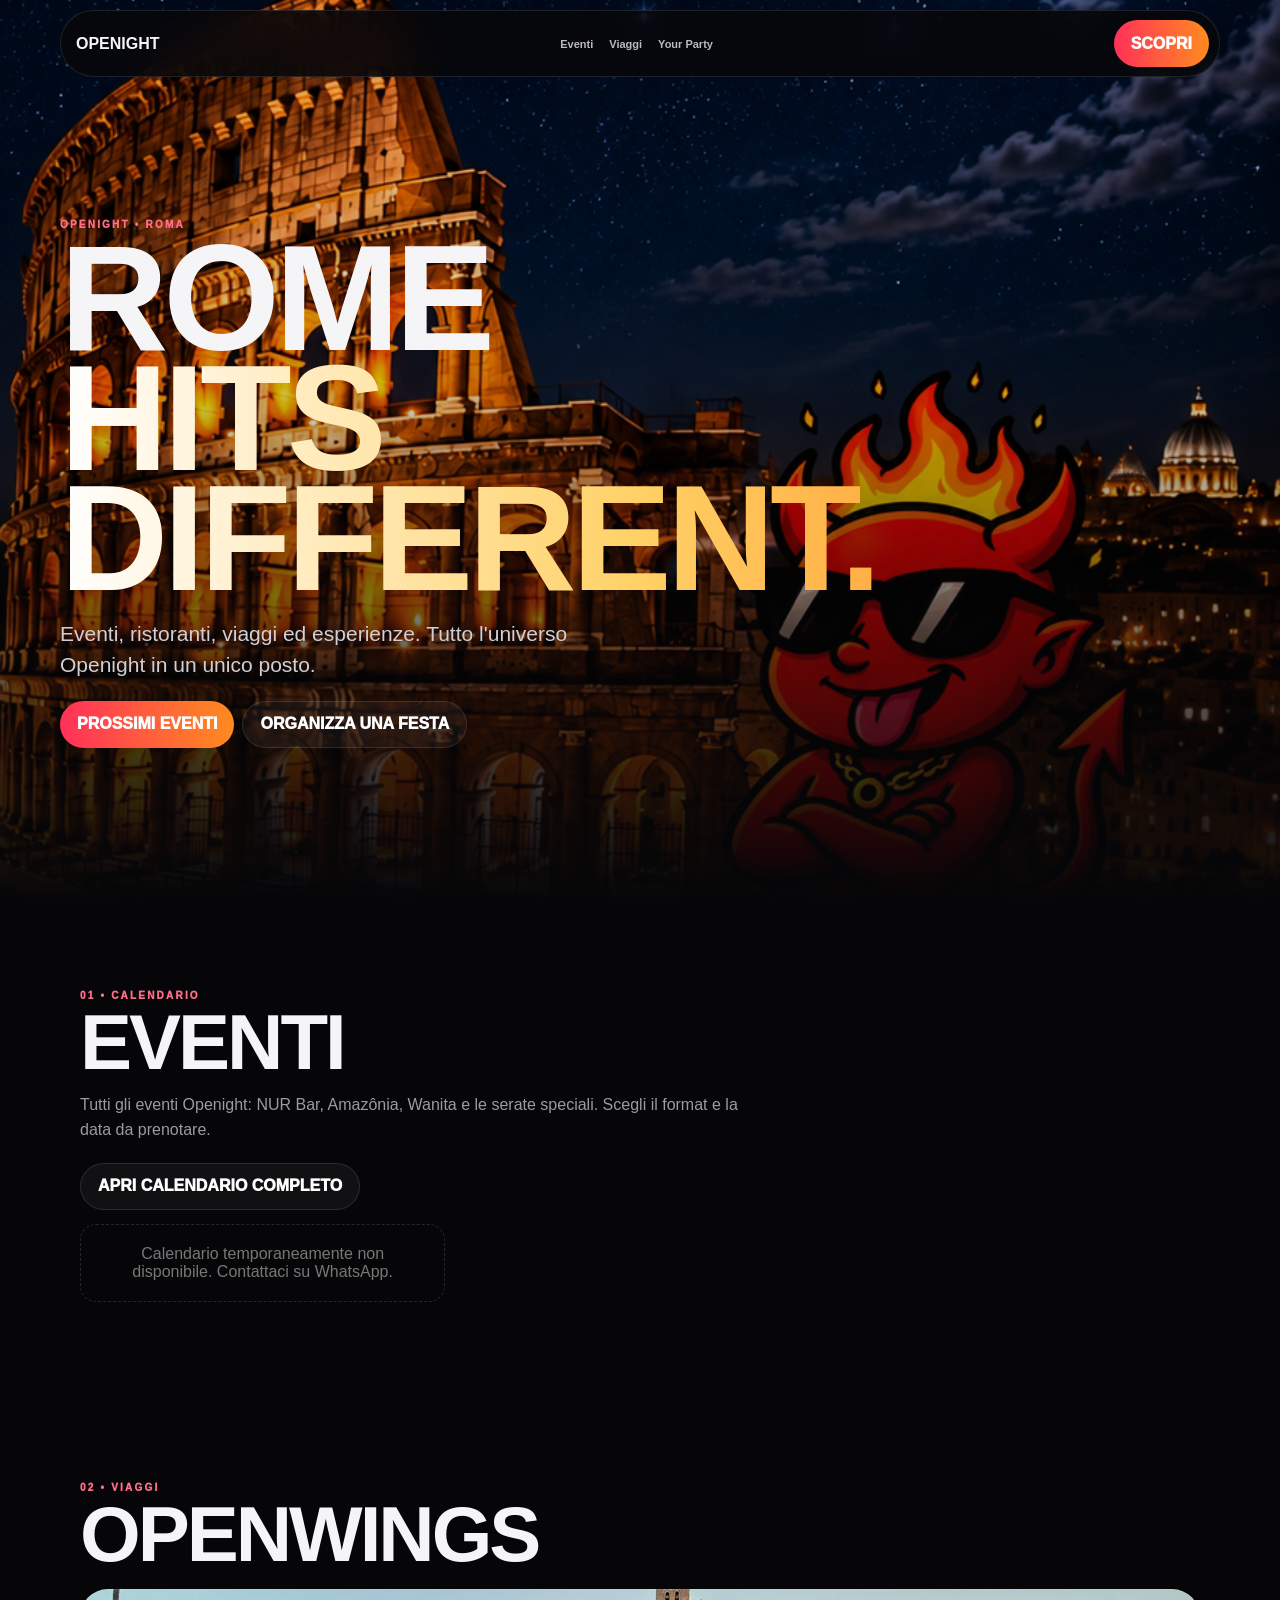
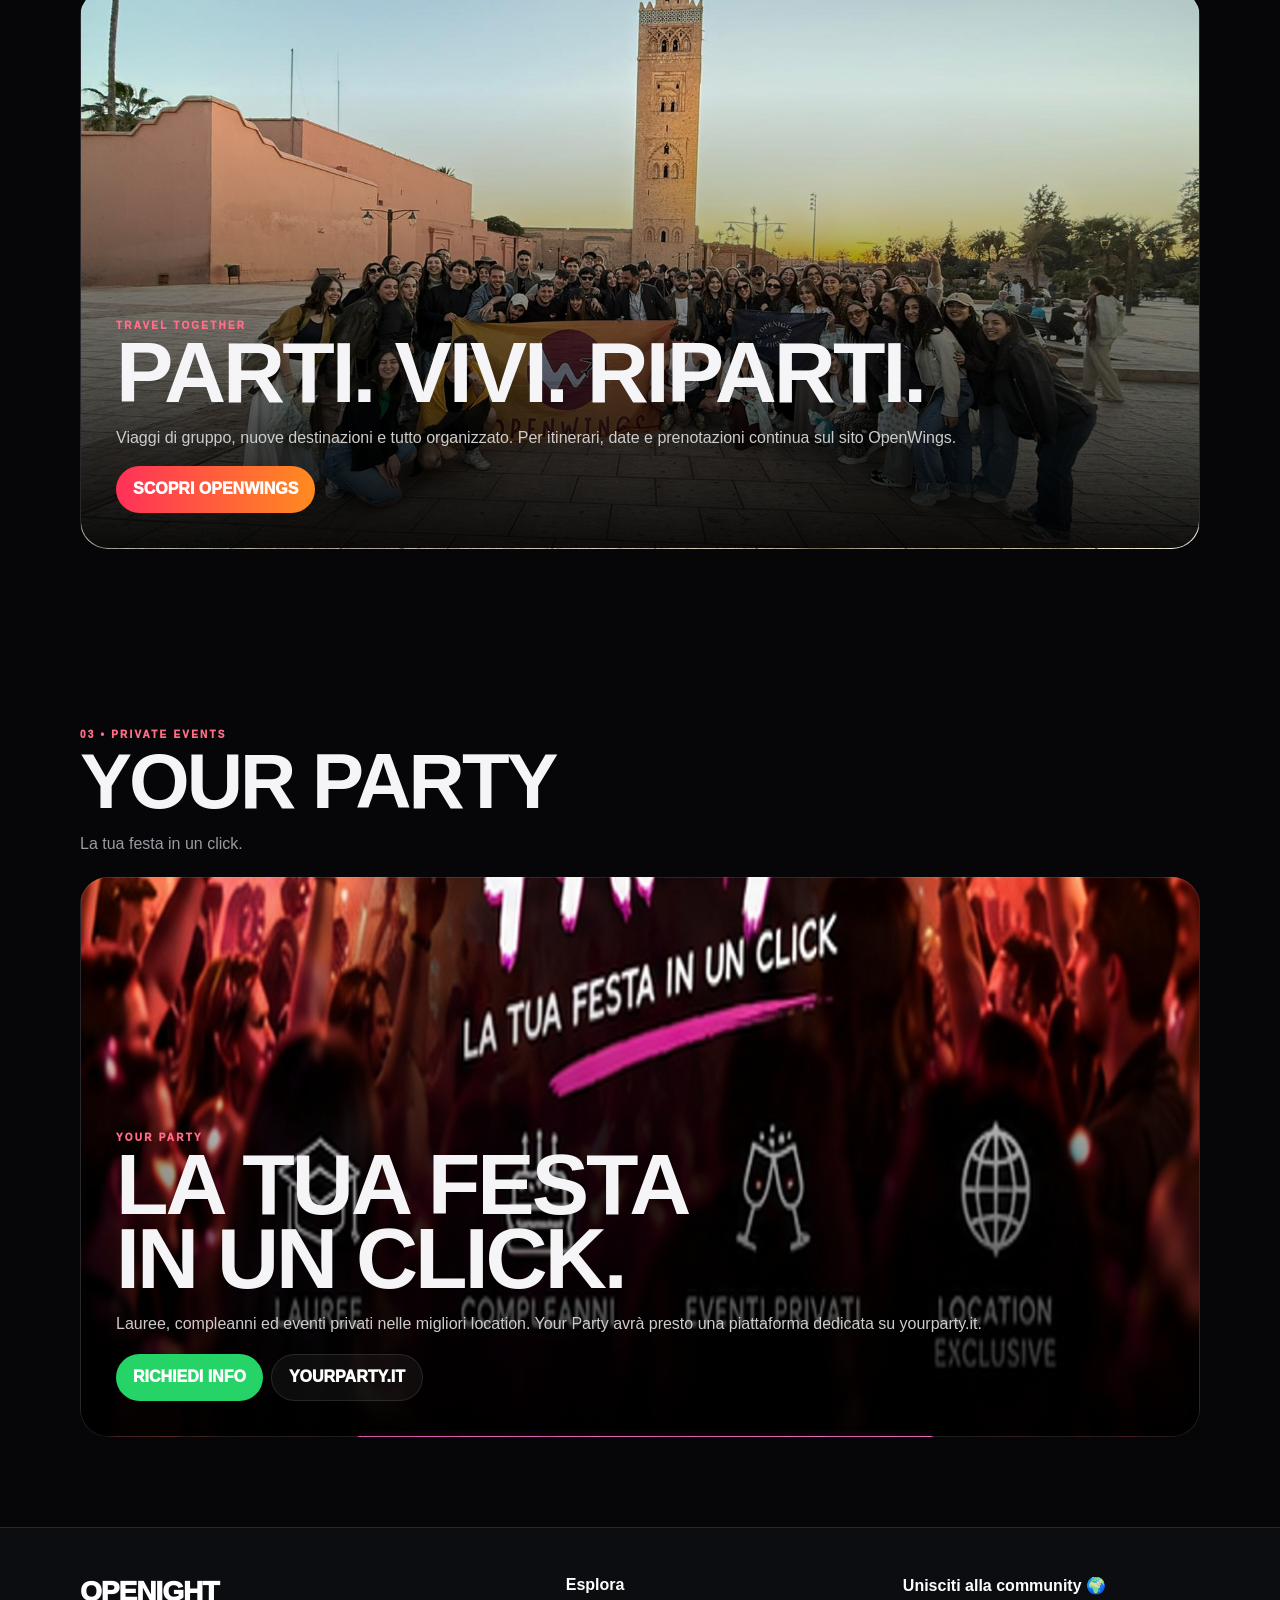
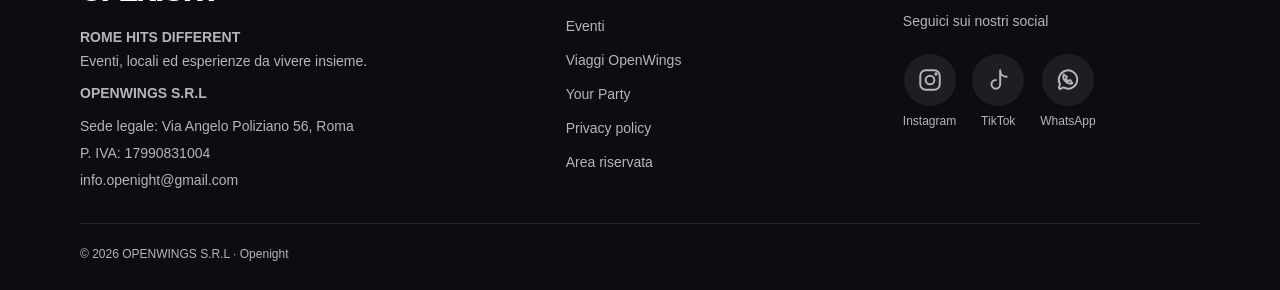
==== commit c919063b: "Add files via upload" ====
--- a/index.html
+++ b/index.html
@@ -15,13 +15,11 @@
 </style><style>
 .footer-social{display:flex;gap:16px;margin-top:20px;flex-wrap:wrap}.footer-social a{display:flex;align-items:center;flex-direction:column;gap:8px;font-size:12px}.footer-social svg{width:52px;height:52px;padding:13px;border-radius:50%;background:#ffffff12;fill:none;stroke:currentColor;stroke-width:1.8;stroke-linecap:round;stroke-linejoin:round}
 .series-open{cursor:pointer}.series-open:focus-visible{outline:3px solid #ffbd6a;outline-offset:4px}.date-list{display:grid;gap:12px}.date-option{padding:15px;border:1px solid var(--line);border-radius:15px}.date-option h4{margin:0 0 12px}.date-option .btn{margin:4px 6px 0 0}.video-link{margin-top:10px}.date-option p{font-size:14px;color:#bbb}.mini .poster{width:100%;height:180px;object-fit:cover;border-radius:10px;margin-bottom:12px}
-</style><style>.wanita{isolation:isolate;background-image:url('./img/wanita.jpg');background-position:center;background-size:cover;background-repeat:no-repeat}.wanita .copy{max-width:800px}.wanita .ey{color:#ffd7a1}.wanita h3{font-size:clamp(40px,10vw,86px)}</style><style>.event-brands{display:grid;gap:24px;margin-top:40px}.event-brand{min-width:0;scroll-margin-top:90px}.event-brand .head h2{font-size:38px;letter-spacing:-1px}.event-brand .macro{min-height:400px}.event-brand .macro h3{font-size:clamp(36px,6vw,54px)}@media(min-width:780px){.event-brands{grid-template-columns:1fr 1fr}}@media(max-width:779px){nav .navlinks{display:flex;gap:10px;font-size:10px}nav>.btn{display:none}}</style></head>
+</style><style>.wanita{isolation:isolate;background-image:url('./img/wanita.jpg');background-position:center;background-size:cover;background-repeat:no-repeat}.wanita .copy{max-width:800px}.wanita .ey{color:#ffd7a1}.wanita h3{font-size:clamp(40px,10vw,86px)}</style><style>.event-brands{display:grid;gap:24px;margin-top:40px}.event-brand{min-width:0;scroll-margin-top:90px}.event-brand .head h2{font-size:38px;letter-spacing:-1px}.event-brand .macro{min-height:400px}.event-brand .macro h3{font-size:clamp(36px,6vw,54px)}@media(min-width:780px){.event-brands{grid-template-columns:1fr 1fr}}@media(max-width:779px){nav .navlinks{display:flex;gap:10px;font-size:10px}nav>.btn{display:none}}</style><style>.calendar-nav{display:flex;align-items:center;justify-content:space-between;margin:18px 0}.season-grid{display:grid;grid-template-columns:repeat(7,minmax(0,1fr));gap:5px}.season-day{min-height:90px;background:#ffffff09;border-radius:8px;padding:5px;min-width:0}.season-day button{display:block;width:100%;text-align:left;background:#ff8b1f20;color:#fff;border:1px solid #ff8b1f55;border-radius:5px;margin-top:6px;padding:5px;overflow-wrap:anywhere;cursor:pointer;font-size:12px}.season-weekday{text-align:center;font-size:11px;color:#aaa}#calendarVenue{width:100%;padding:12px;background:#17181c;color:white;border-radius:10px}#calendarSummary{color:#aaa;font-size:14px}@media(max-width:540px){.season-grid{gap:2px}.season-day{padding:3px;min-height:75px}.season-day button{font-size:10px;padding:3px}.season-day button small{display:none}}</style><style>#customBookingFields select{width:100%;padding:13px;border:1px solid var(--line);border-radius:12px;background:#08090c;color:#fff}#customBookingFields>p{line-height:1.5;color:#bbb}</style></head>
 <body>
 <nav><a href="#" aria-label="Openight home"><b>OPENIGHT</b></a><div class="navlinks"><a href="#eventi">Eventi</a><a href="#viaggi">Viaggi</a><a href="#yourparty">Your Party</a></div><a class="btn" href="#eventi">Scopri</a></nav>
 <header class="hero"><div class="wrap"><div class="ey">OPENIGHT • ROMA</div><h1>Rome <span>Hits Different.</span></h1><p>Eventi, ristoranti, viaggi ed esperienze. Tutto l'universo Openight in un unico posto.</p><div class="actions"><a class="btn" href="#eventi">Prossimi eventi</a><a class="btn ghost" href="#yourparty">Organizza una festa</a></div></div></header>
-<section id="eventi"><div class="head"><div class="ey">01 • CALENDARIO</div><h2>EVENTI</h2><p>Tutti gli eventi Openight: NUR Bar, Amazônia, Wanita e le serate speciali. Scegli il format e la data da prenotare.</p></div><div id="eventsGrid" class="grid events"><div class="empty">Caricamento eventi…</div></div><div class="event-brands">
-<div id="amazonia" class="event-brand"><div class="head"><div class="ey">RISTORANTE & EVENTI</div><h2>AMAZÔNIA</h2><p>Sushi restaurant, cocktails e eventi durante tutta la settimana</p></div><div class="macro amazonia"><div class="copy"><div class="ey">Amazônia Sushi y Amor</div><h3>Vivi Amazônia.</h3><p>Eventi, cene e format speciali nel cuore di Roma.</p><div class="actions"><a class="btn wa" id="amazoniaWa" target="_blank">Prenota / Info</a></div></div></div></div>
-<div id="wanita" class="event-brand" aria-labelledby="wanitaTitle"><div class="head"><div class="ey">SUNSET BEACH</div><h2 id="wanitaTitle">WANITA</h2><p>La casa estiva di Openight.</p></div><div class="macro wanita"><div class="copy"><div class="ey">Wanita · Fregene</div><h3>SUNSET<br>HITS DIFFERENT.</h3><p>Tramonti, aperitivi al mare e musica. Scopri il mondo Wanita.</p><div class="actions"><a id="wanitaInstagram" class="btn" href="https://www.instagram.com/wanita.sunset/" target="_blank" rel="noopener noreferrer">Instagram Wanita ↗</a></div></div></div></div></div></section>
+<section id="eventi"><div class="head"><div class="ey">01 • CALENDARIO</div><h2>EVENTI</h2><p>Tutti gli eventi Openight: NUR Bar, Amazônia, Wanita e le serate speciali. Scegli il format e la data da prenotare.</p></div><div class="actions"><button class="btn ghost" id="openCalendar" type="button">Apri calendario completo</button></div><p id="calendarSummary" aria-live="polite"></p><div id="eventsGrid" class="grid events"><div class="empty">Caricamento eventi…</div></div></section>
 <section id="viaggi"><div class="head"><div class="ey">02 • VIAGGI</div><h2>OPENWINGS</h2></div><div class="macro openwings"><div class="copy"><div class="ey">Travel together</div><h3>PARTI. VIVI. RIPARTI.</h3><p>Viaggi di gruppo, nuove destinazioni e tutto organizzato. Per itinerari, date e prenotazioni continua sul sito OpenWings.</p><a id="openwingsLink" class="btn" target="_blank">Scopri OpenWings</a></div></div></section>
 <section id="yourparty"><div class="head"><div class="ey">03 • PRIVATE EVENTS</div><h2>YOUR PARTY</h2><p>La tua festa in un click.</p></div><div class="macro yourparty"><div class="copy"><div class="ey">YOUR PARTY</div><h3>LA TUA FESTA<br>IN UN CLICK.</h3><p>Lauree, compleanni ed eventi privati nelle migliori location. Your Party avrà presto una piattaforma dedicata su yourparty.it.</p><div class="actions"><a id="yourPartyWa" class="btn wa" target="_blank">Richiedi info</a><a id="yourPartySite" class="btn ghost" target="_blank">yourparty.it</a></div></div></div></section>
 <footer class="site-footer">
@@ -48,7 +46,8 @@
  </div>
  <div class="footer-bottom">© 2026 OPENWINGS S.R.L · Openight</div>
 </footer>
+<div class="modal" id="seasonCalendar" role="dialog" aria-modal="true" aria-labelledby="seasonTitle"><div class="card" style="width:min(100%,900px)"><div class="top"><h3 id="seasonTitle">Calendario eventi</h3><button type="button" class="close" id="closeCalendar" aria-label="Chiudi calendario">×</button></div><label for="calendarVenue">Locale</label><select id="calendarVenue"><option value="">Tutti i locali</option></select><div class="calendar-nav"><button type="button" class="btn ghost" id="previousMonth" aria-label="Mese precedente">←</button><h4 id="calendarMonth" aria-live="polite"></h4><button type="button" class="btn ghost" id="nextMonth" aria-label="Mese successivo">→</button></div><div id="seasonGrid" class="season-grid"></div><p id="calendarEmpty" role="status"></p></div></div>
 <div class="modal" id="datesModal" role="dialog" aria-modal="true" aria-labelledby="datesTitle"><div class="card"><div class="top"><div><div class="ey">Scegli la data</div><h3 id="datesTitle"></h3></div><button class="close" type="button" id="closeDates" aria-label="Chiudi date">×</button></div><div class="date-list" id="dateList"></div></div></div>
 <div class="modal" id="nurOptionsModal" role="dialog" aria-modal="true" aria-labelledby="nurOptionsTitle"><div class="card"><div class="top"><div><div class="ey">NUR BAR</div><h3 id="nurOptionsTitle">Scegli prenotazione</h3></div><button class="close" onclick="closeNurOptions()">×</button></div><div id="nurChoices" class="choiceGrid"></div><div class="status" id="nurOptionsStatus"></div></div></div>
-<div class="modal" id="bookingModal" role="dialog" aria-modal="true" aria-labelledby="bookingTitle"><div class="card"><div class="top"><div><div class="ey">PRENOTAZIONE</div><h3 id="bookingTitle">Prenota</h3></div><button class="close" onclick="closeBooking()">×</button></div><form id="bookingForm"><div style="position:absolute;left:-10000px" aria-hidden="true"><label>Sito web<input name="website" tabindex="-1" autocomplete="off"></label></div><input type="hidden" name="eventId" id="eventId"><input type="hidden" name="bookingType" id="bookingType"><div class="fieldBlock" id="tableField" hidden><label>Tavolo richiesto *</label><select name="tableId" id="tableId"><option value="V1">V1 - VIP Privé</option><option value="V2">V2 - VIP Privé</option><option value="V3">V3 - VIP Privé</option><option value="V4">V4 - VIP Privé</option><option value="D1">D1 - Privé</option><option value="D2">D2 - Privé</option><option value="D3">D3 - Privé</option><option value="D4">D4 - Privé</option><option value="D5">D5 - Privé</option><option value="D6">D6 - Privé</option><option value="D7">D7 - Privé</option><option value="D8">D8 - Privé</option><option value="D9">D9 - Privé</option><option value="D10">D10 - Privé</option><option value="D11">D11 - Privé</option><option value="D12">D12 - Privé</option><option value="D13">D13 - Privé</option><option value="D14">D14 - Privé</option></select></div><div class="formGrid two"><div><label>Nome *</label><input name="name" required></div><div><label>Cognome *</label><input name="surname" required></div></div><label>Numero persone *</label><input name="pax" type="number" min="1" max="100" step="1" value="1" required><label>Cellulare *</label><input name="phone" type="tel" required><label>Email *</label><input name="email" type="email" required><label>Note</label><textarea name="notes" rows="3"></textarea><label class="privacy"><input name="privacy" type="checkbox" required><span>Ho letto l'<a href="./privacy.html" target="_blank" style="text-decoration:underline">informativa privacy</a> e dichiaro di averne preso visione. *</span></label><button class="btn" id="sendBooking" type="submit" style="width:100%">Invia richiesta</button><div class="status" id="bookingStatus"></div></form></div></div>
-<script src="./config.js"></script><script src="./common.js"></script><script src="./public.js?v=20261017"></script></body></html>
+<div class="modal" id="bookingModal" role="dialog" aria-modal="true" aria-labelledby="bookingTitle"><div class="card"><div class="top"><div><div class="ey">PRENOTAZIONE</div><h3 id="bookingTitle">Prenota</h3></div><button class="close" onclick="closeBooking()">×</button></div><form id="bookingForm"><div style="position:absolute;left:-10000px" aria-hidden="true"><label>Sito web<input name="website" tabindex="-1" autocomplete="off"></label></div><input type="hidden" name="eventId" id="eventId"><input type="hidden" name="bookingType" id="bookingType"><div class="fieldBlock" id="tableField" hidden><label>Tavolo richiesto *</label><select name="tableId" id="tableId"><option value="V1">V1 - VIP Privé</option><option value="V2">V2 - VIP Privé</option><option value="V3">V3 - VIP Privé</option><option value="V4">V4 - VIP Privé</option><option value="D1">D1 - Privé</option><option value="D2">D2 - Privé</option><option value="D3">D3 - Privé</option><option value="D4">D4 - Privé</option><option value="D5">D5 - Privé</option><option value="D6">D6 - Privé</option><option value="D7">D7 - Privé</option><option value="D8">D8 - Privé</option><option value="D9">D9 - Privé</option><option value="D10">D10 - Privé</option><option value="D11">D11 - Privé</option><option value="D12">D12 - Privé</option><option value="D13">D13 - Privé</option><option value="D14">D14 - Privé</option></select></div><div class="formGrid two"><div><label>Nome *</label><input name="name" required></div><div><label>Cognome *</label><input name="surname" required></div></div><label>Numero persone *</label><input name="pax" type="number" min="1" max="100" step="1" value="1" required><label>Cellulare *</label><input name="phone" type="tel" required><label>Email *</label><input name="email" type="email" required><label>Note</label><textarea name="notes" rows="3"></textarea><div id="customBookingFields"></div><label class="privacy"><input name="privacy" type="checkbox" required><span>Ho letto l'<a href="./privacy.html" target="_blank" style="text-decoration:underline">informativa privacy</a> e dichiaro di averne preso visione. *</span></label><button class="btn" id="sendBooking" type="submit" style="width:100%">Invia richiesta</button><div class="status" id="bookingStatus"></div></form></div></div>
+<script src="./config.js"></script><script src="./common.js"></script><script src="./custom-form.js?v=20261017"></script><script src="./public.js?v=20261017forms"></script></body></html>
